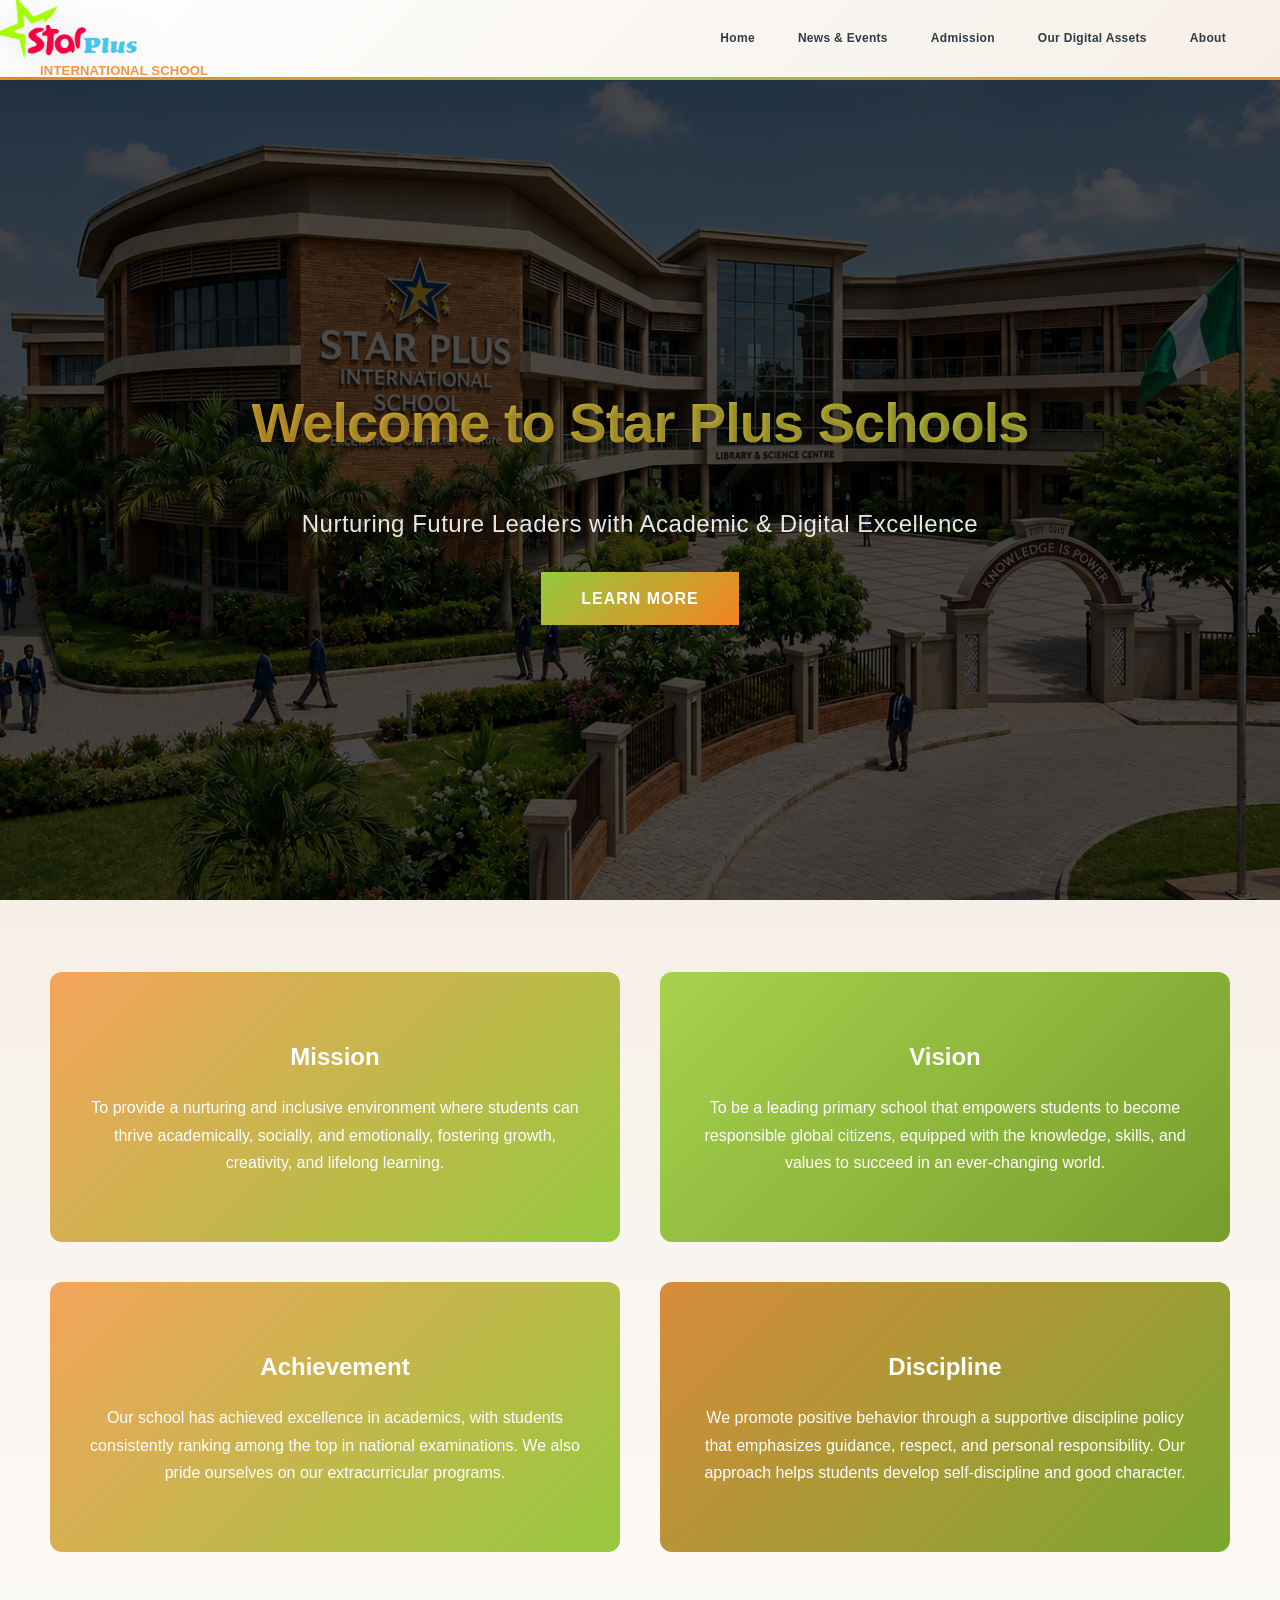
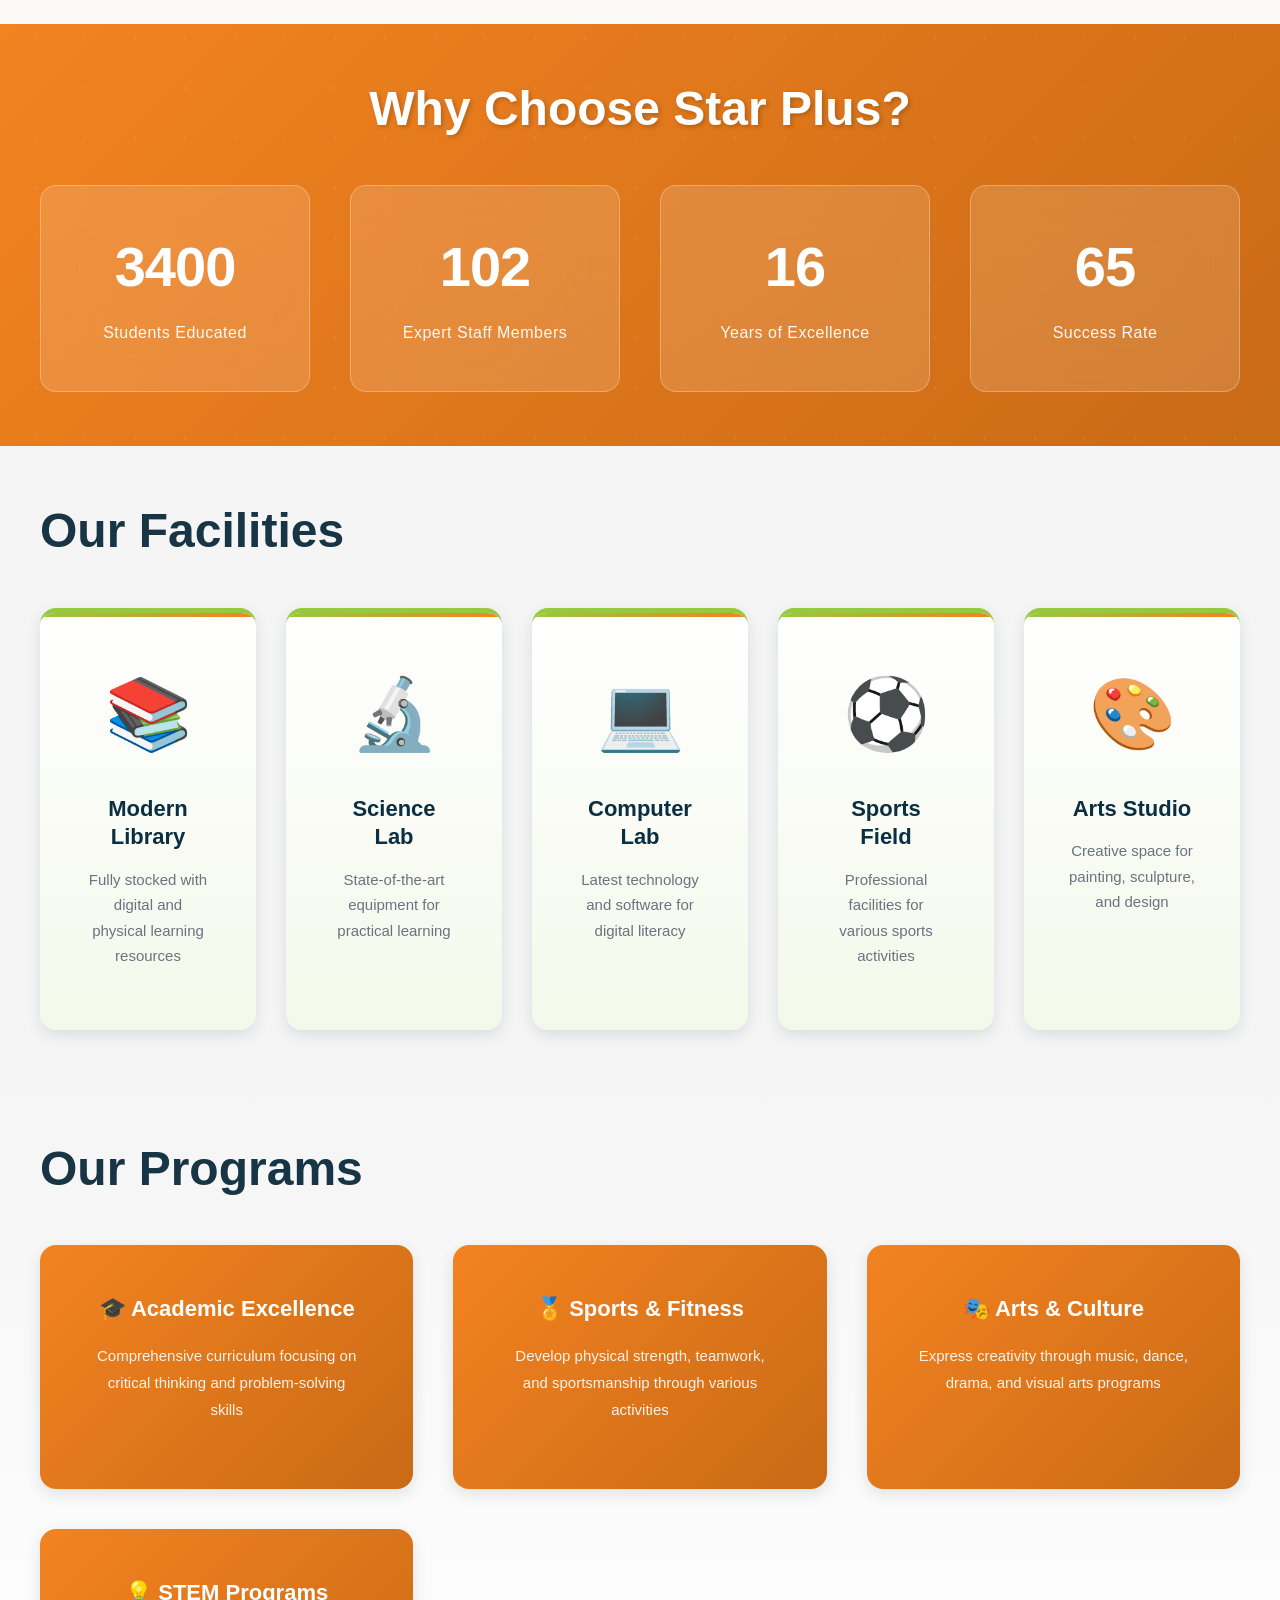
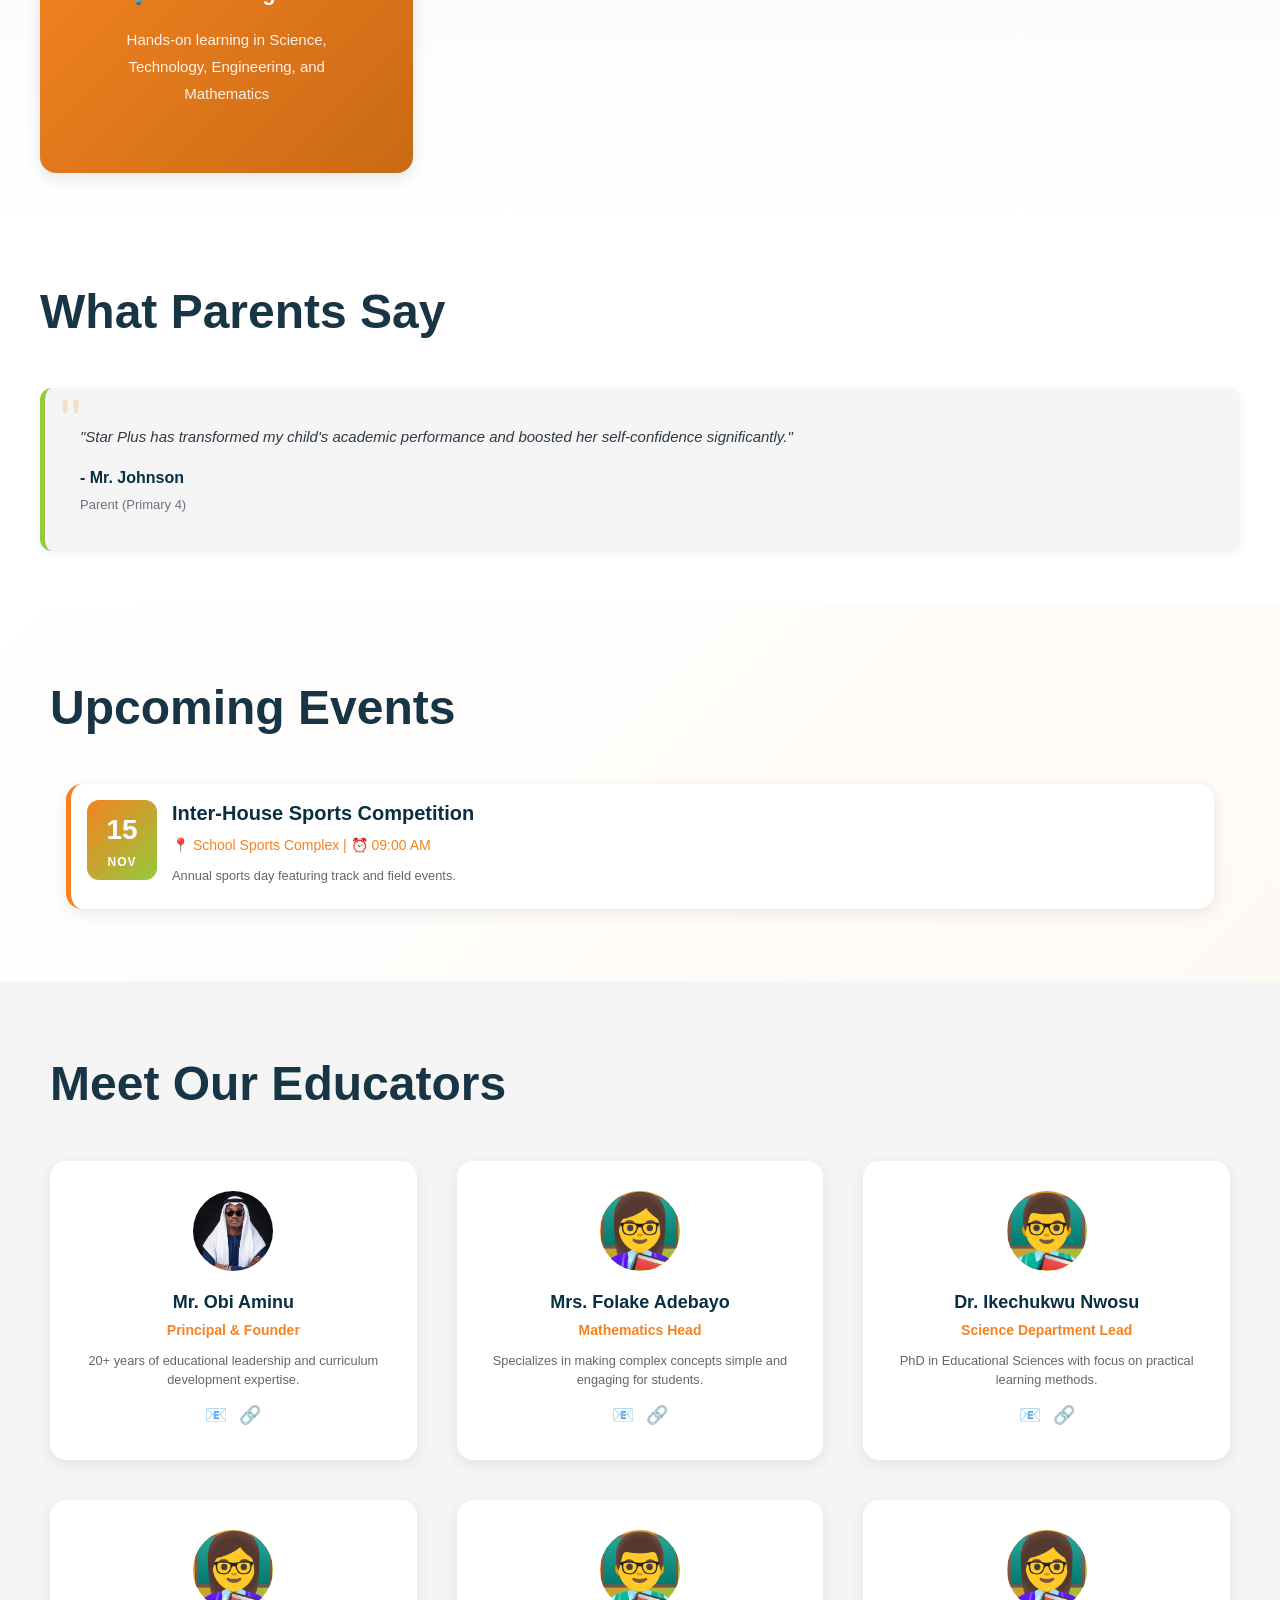
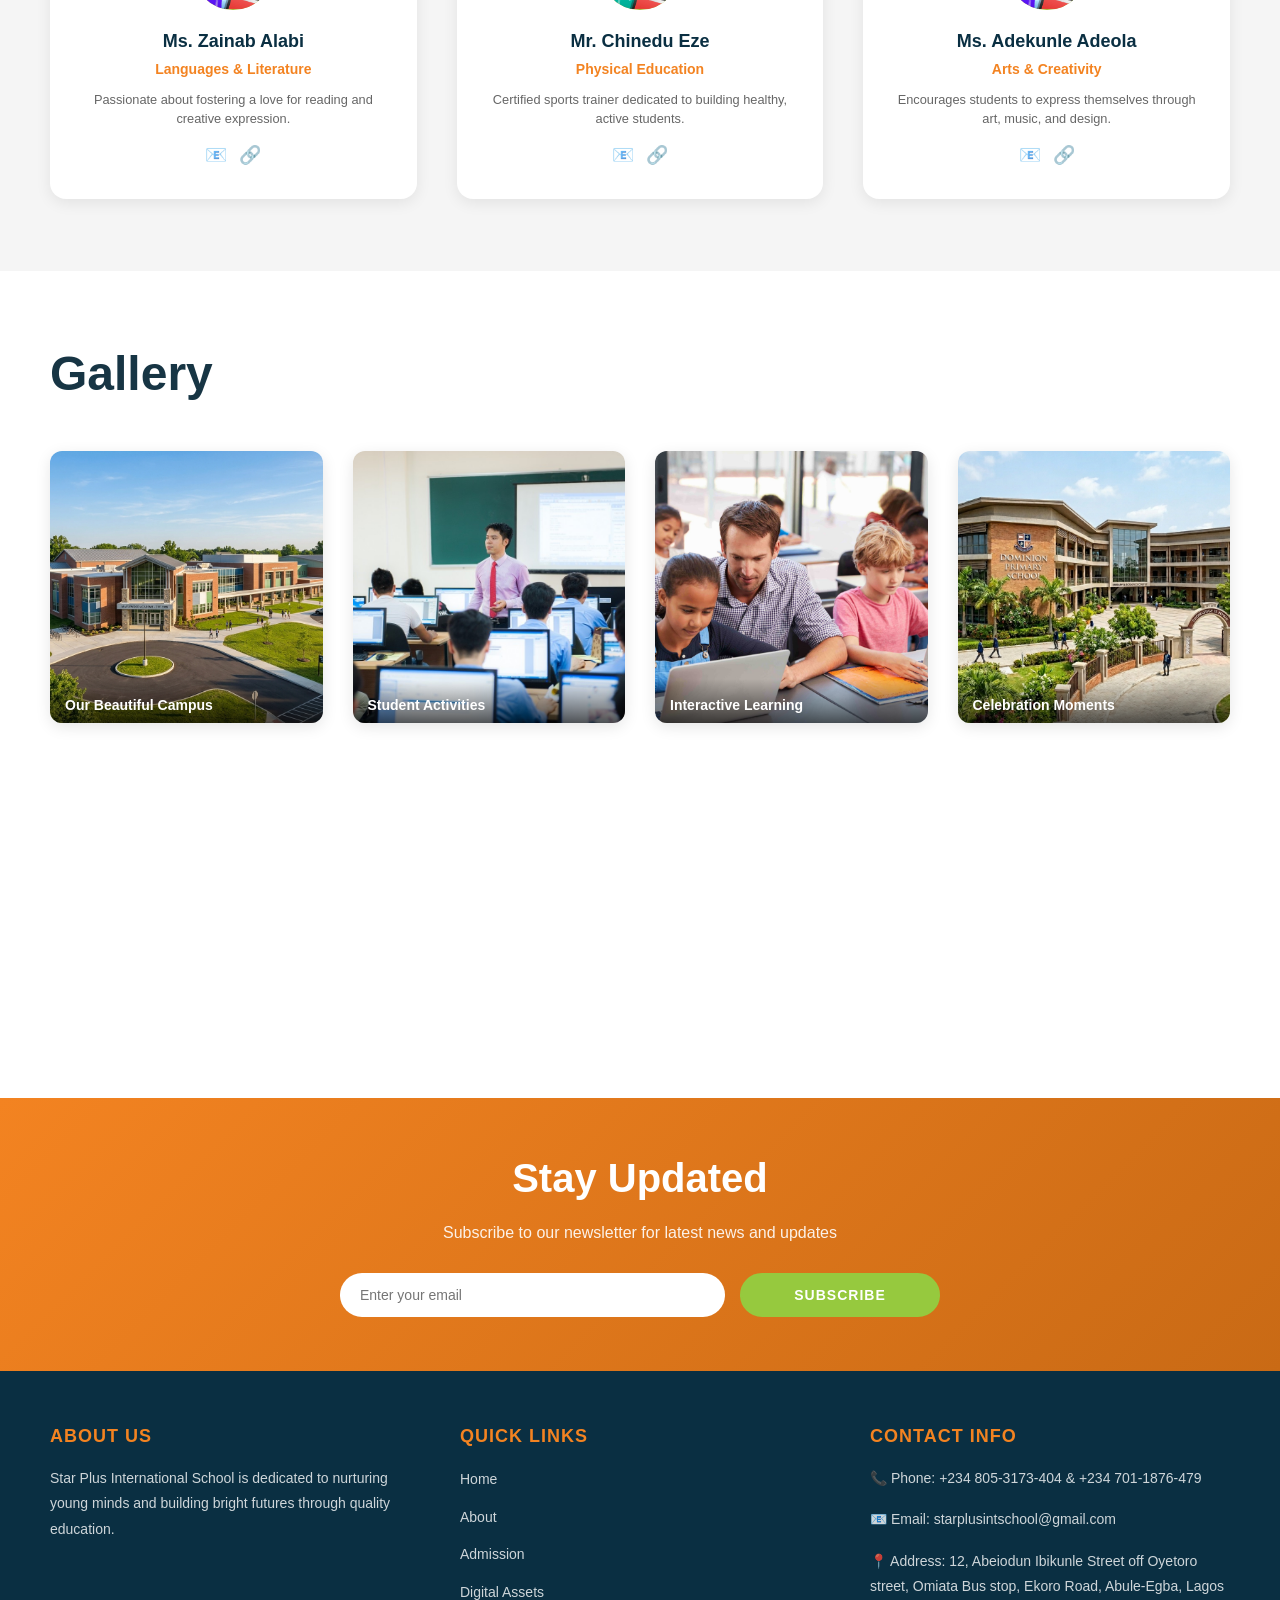
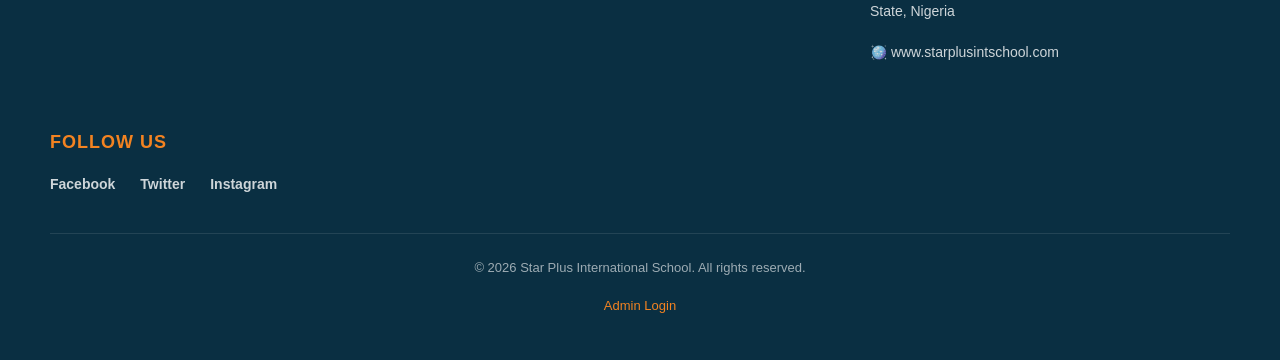
==== index.html @ fdec6d55 "Add files via upload" ====
<!doctype html>
<html lang="en">
  <head>
    <meta charset="UTF-8" />
    <meta name="viewport" content="width=device-width, initial-scale=1.0" />
    <title>Star Plus International School</title>
    <link rel="icon" class="logo1" href="Star Plus Logo2 modified.png" />
    <link rel="stylesheet" href="Welcom Page.css" />
    <link rel="stylesheet" href="Home.css" />
  </head>
  <body>
    <div class="wholebody">
      <div class="headtab">
        <div class="name">
          <div class="sch">
            <img
              src="Star Plus Logo2 modified.png"
              alt=""
              class="Stp"
              data-image-key="images.logo"
            />
            <b class="Scho int">INTERNATIONAL SCHOOL</b>
          </div>
        </div>
        <div class="hamburger" id="hamburger">
          <span></span>
          <span></span>
          <span></span>
        </div>
        <div class="Tabs" id="navTabs">
          <a href="index.html" class="active">Home</a>
          <a href="News.html">News & Events</a>
          <a href="Admission.html">Admission</a>
          <a href="Digital Assets.html">Our Digital Assets</a>
          <a href="About.html">About</a>
        </div>
      </div>

      <!-- Hero Section -->
      <div id="hero" class="bodypage">
        <div class="welcome hero-content">
          <h1 class="Weld" data-content-key="home.heroTitle">
            Welcome to Star Plus International School
          </h1>
          <p class="description" data-content-key="home.heroText">
            At Star Plus International School, we are committed to providing a
            nurturing and inclusive environment where students can thrive
            academically, socially, and emotionally. Our dedicated faculty and
            staff work tirelessly to create a supportive community that fosters
            growth, creativity, and lifelong learning.
          </p>
          <a
            href="About.html"
            class="cta-button"
            data-content-key="home.heroButton"
            >Learn More</a
          >
        </div>
      </div>

      <!-- Mission / Vision / First Part Section -->
      <div class="firstpart welcome-section">
        <div class="mission">
          <b class="miss" data-content-key="home.missionTitle">Mission</b>
          <p class="mission-text" data-content-key="home.missionText">
            To provide a nurturing and inclusive environment where students can
            thrive academically, socially, and emotionally, fostering growth,
            creativity, and lifelong learning.
          </p>
        </div>
        <div class="vision">
          <b class="vis" data-content-key="home.visionTitle">Vision</b>
          <p class="vision-text" data-content-key="home.visionText">
            To be a leading primary school that empowers students to become
            responsible global citizens, equipped with the knowledge, skills,
            and values to succeed in an ever-changing world.
          </p>
        </div>
        <div class="achievement">
          <b class="ach" data-content-key="home.achievementTitle"
            >Achievement</b
          >
          <p class="achievement-text" data-content-key="home.achievementText">
            Our school has achieved excellence in academics, with students
            consistently ranking among the top in national examinations. We also
            pride ourselves on our extracurricular programs.
          </p>
        </div>
        <div class="discipline">
          <b class="disc" data-content-key="home.disciplineTitle">Discipline</b>
          <p class="discipline-text" data-content-key="home.disciplineText">
            We promote positive behavior through a supportive discipline policy
            that emphasizes guidance, respect, and personal responsibility. Our
            approach helps students develop self-discipline and good character.
          </p>
        </div>
      </div>

      <!-- Statistics Section -->
      <div class="statistics-section">
        <h2 class="section-title why1" data-content-key="home.sectionTitle">
          Why Choose Star Plus?
        </h2>
        <div class="stats-container">
          <div class="stat-card">
            <h3
              class="stat-number stat-number1"
              data-content-key="home.stat1Value"
            >
              5000+
            </h3>
            <p class="stat-label" data-content-key="home.stat1Label">
              Students Educated
            </p>
          </div>
          <div class="stat-card">
            <h3
              class="stat-number stat-number1"
              data-content-key="home.stat2Value"
            >
              150+
            </h3>
            <p class="stat-label" data-content-key="home.stat2Label">
              Expert Staff Members
            </p>
          </div>
          <div class="stat-card">
            <h3
              class="stat-number stat-number1"
              data-content-key="home.stat3Value"
            >
              25
            </h3>
            <p class="stat-label" data-content-key="home.stat3Label">
              Years of Excellence
            </p>
          </div>
          <div class="stat-card">
            <h3
              class="stat-number stat-number1"
              data-content-key="home.stat4Value"
            >
              97%
            </h3>
            <p class="stat-label" data-content-key="home.stat4Label">
              Success Rate
            </p>
          </div>
        </div>
      </div>

      <!-- Facilities Section -->
      <div class="facilities-section">
        <h2 class="section-title" data-content-key="home.facilitiesHeading">
          Our Facilities
        </h2>
        <div class="facilities-grid">
          <div class="facility-card">
            <div class="facility-icon">📚</div>
            <h3>Modern Library</h3>
            <p>Fully stocked with digital and physical learning resources</p>
          </div>
          <div class="facility-card">
            <div class="facility-icon">🔬</div>
            <h3>Science Lab</h3>
            <p>State-of-the-art equipment for practical learning</p>
          </div>
          <div class="facility-card">
            <div class="facility-icon">💻</div>
            <h3>Computer Lab</h3>
            <p>Latest technology and software for digital literacy</p>
          </div>
          <div class="facility-card">
            <div class="facility-icon">⚽</div>
            <h3>Sports Field</h3>
            <p>Professional facilities for various sports activities</p>
          </div>
          <div class="facility-card">
            <div class="facility-icon">🎨</div>
            <h3>Arts Studio</h3>
            <p>Creative space for painting, sculpture, and design</p>
          </div>
        </div>
      </div>

      <!-- Programs Section -->
      <div class="programs-section">
        <h2 class="section-title" data-content-key="home.programsHeading">
          Our Programs
        </h2>
        <div class="programs-grid">
          <div class="program-card">
            <h3>🎓 Academic Excellence</h3>
            <p>
              Comprehensive curriculum focusing on critical thinking and
              problem-solving skills
            </p>
          </div>
          <div class="program-card">
            <h3>🏅 Sports & Fitness</h3>
            <p>
              Develop physical strength, teamwork, and sportsmanship through
              various activities
            </p>
          </div>
          <div class="program-card">
            <h3>🎭 Arts & Culture</h3>
            <p>
              Express creativity through music, dance, drama, and visual arts
              programs
            </p>
          </div>
          <div class="program-card">
            <h3>💡 STEM Programs</h3>
            <p>
              Hands-on learning in Science, Technology, Engineering, and
              Mathematics
            </p>
          </div>
        </div>
      </div>

      <!-- Testimonials Section -->
      <div class="testimonials-section">
        <h2 class="section-title" data-content-key="home.testimonialsHeading">
          What Parents Say
        </h2>
        <div class="testimonials-container">
          <div class="testimonial-card">
            <p class="testimonial-text">
              "Star Plus International School has transformed my child's
              academic journey. The dedication of the teachers is exceptional!"
            </p>
            <h4 class="testimonial-author">- Mrs. Adeyemi</h4>
            <p class="testimonial-role">Parent, Grade 4</p>
          </div>
          <div class="testimonial-card">
            <p class="testimonial-text">
              "My son loves going to school every day. The environment is safe,
              nurturing, and truly educational."
            </p>
            <h4 class="testimonial-author">- Mr. Okonkwo</h4>
            <p class="testimonial-role">Parent, Grade 5</p>
          </div>
          <div class="testimonial-card">
            <p class="testimonial-text">
              "The facilities and teaching quality are world-class. Highly
              recommended for any parent!"
            </p>
            <h4 class="testimonial-author">- Dr. Chioma</h4>
            <p class="testimonial-role">Parent, Grade 6</p>
          </div>
          <div class="testimonial-card">
            <p class="testimonial-text">
              "Best decision we made for our daughter's education. She's
              thriving academically and socially."
            </p>
            <h4 class="testimonial-author">- Mrs. Ibrahim</h4>
            <p class="testimonial-role">Parent, Grade 3</p>
          </div>
        </div>
      </div>

      <!-- Events Section -->
      <div class="events-section" id="events">
        <h2 class="section-title" data-content-key="home.upcomingEventsHeading">
          Upcoming Events
        </h2>
        <div class="events-container events-list-container">
          <div class="event-card">
            <div class="event-date">
              <span class="date-day">15</span>
              <span class="date-month">APR</span>
            </div>
            <div class="event-details">
              <h3>Annual Sports Day</h3>
              <p class="event-time">🕒 9:00 AM - 4:00 PM</p>
              <p class="event-desc">
                Experience thrilling athletic competitions and team spirit
                celebrations.
              </p>
              <a href="#" class="event-btn">Learn More</a>
            </div>
          </div>
          <div class="event-card">
            <div class="event-date">
              <span class="date-day">22</span>
              <span class="date-month">APR</span>
            </div>
            <div class="event-details">
              <h3>Science Fair 2024</h3>
              <p class="event-time">🕒 10:00 AM - 3:00 PM</p>
              <p class="event-desc">
                Students showcase innovative science projects and experiments.
              </p>
              <a href="#" class="event-btn">Learn More</a>
            </div>
          </div>
          <div class="event-card">
            <div class="event-date">
              <span class="date-day">29</span>
              <span class="date-month">APR</span>
            </div>
            <div class="event-details">
              <h3>Cultural Festival</h3>
              <p class="event-time">🕒 11:00 AM - 5:00 PM</p>
              <p class="event-desc">
                Celebrate diverse cultures through performances and traditional
                displays.
              </p>
              <a href="#" class="event-btn">Learn More</a>
            </div>
          </div>
          <div class="event-card">
            <div class="event-date">
              <span class="date-day">06</span>
              <span class="date-month">MAY</span>
            </div>
            <div class="event-details">
              <h3>Parent-Teacher Conference</h3>
              <p class="event-time">🕒 2:00 PM - 6:00 PM</p>
              <p class="event-desc">
                Interactive session to discuss student progress and development
                plans.
              </p>
              <a href="#" class="event-btn">Learn More</a>
            </div>
          </div>
        </div>
      </div>

      <!-- Teachers & Staff Section -->
      <div class="teachers-section" id="teachers">
        <h2 class="section-title" data-content-key="home.meetEducatorsHeading">
          Meet Our Educators
          <div class="teachers-container" id="educators-container">
        </h2>
        <div class="teachers-container" id="educators-container">
          <div class="teacher-card">
            <div class="teacher-image">
              <img
                src="Italian.jpg"
                alt=""
                class="Ita"
                data-image-key="images.principal"
              />
            </div>
            <h3 class="teacher-name">Mr. Obi Aminu</h3>
            <p class="teacher-subject">Principal & Founder</p>
            <p class="teacher-bio">
              20+ years of educational leadership and curriculum development
              expertise.
            </p>
            <div class="teacher-social">
              <a href="#">📧</a>
              <a href="#">🔗</a>
            </div>
          </div>
          <div class="teacher-card">
            <div class="teacher-image">👩‍🏫</div>
            <h3 class="teacher-name">Mrs. Folake Adebayo</h3>
            <p class="teacher-subject">Mathematics Head</p>
            <p class="teacher-bio">
              Specializes in making complex concepts simple and engaging for
              students.
            </p>
            <div class="teacher-social">
              <a href="#">📧</a>
              <a href="#">🔗</a>
            </div>
          </div>
          <div class="teacher-card">
            <div class="teacher-image">👨‍🏫</div>
            <h3 class="teacher-name">Dr. Ikechukwu Nwosu</h3>
            <p class="teacher-subject">Science Department Lead</p>
            <p class="teacher-bio">
              PhD in Educational Sciences with focus on practical learning
              methods.
            </p>
            <div class="teacher-social">
              <a href="#">📧</a>
              <a href="#">🔗</a>
            </div>
          </div>
          <div class="teacher-card">
            <div class="teacher-image">👩‍🏫</div>
            <h3 class="teacher-name">Ms. Zainab Alabi</h3>
            <p class="teacher-subject">Languages & Literature</p>
            <p class="teacher-bio">
              Passionate about fostering a love for reading and creative
              expression.
            </p>
            <div class="teacher-social">
              <a href="#">📧</a>
              <a href="#">🔗</a>
            </div>
          </div>
          <div class="teacher-card">
            <div class="teacher-image">👨‍🏫</div>
            <h3 class="teacher-name">Mr. Chinedu Eze</h3>
            <p class="teacher-subject">Physical Education</p>
            <p class="teacher-bio">
              Certified sports trainer dedicated to building healthy, active
              students.
            </p>
            <div class="teacher-social">
              <a href="#">📧</a>
              <a href="#">🔗</a>
            </div>
          </div>
          <div class="teacher-card">
            <div class="teacher-image">👩‍🏫</div>
            <h3 class="teacher-name">Ms. Adekunle Adeola</h3>
            <p class="teacher-subject">Arts & Creativity</p>
            <p class="teacher-bio">
              Encourages students to express themselves through art, music, and
              design.
            </p>
            <div class="teacher-social">
              <a href="#">📧</a>
              <a href="#">🔗</a>
            </div>
          </div>
        </div>
      </div>

      <!-- Gallery Section -->
      <div class="gallery-section">
        <h2 class="section-title">Gallery</h2>
        <div class="gallery-container">
          <div class="gallery-item">
            <img
              src="School Structure.png"
              alt="School Campus"
              data-image-key="images.galleryCampus"
            />
            <p class="gallery-texts">Our Beautiful Campus</p>
          </div>
          <div class="gallery-item">
            <img
              src="pjt3.jpg"
              alt="Student Activities"
              data-image-key="images.galleryActivities"
            />
            <p class="gallery-texts">Student Activities</p>
          </div>
          <div class="gallery-item">
            <img
              src="pjt4.jpg"
              alt="Classroom Learning"
              data-image-key="images.galleryClassroom"
            />
            <p class="gallery-texts">Interactive Learning</p>
          </div>
          <div class="gallery-item">
            <img
              src="pjt5.png"
              alt="Graduation"
              data-image-key="images.galleryGraduation"
            />
            <p class="gallery-texts">Celebration Moments</p>
          </div>
          <div class="gallery-item">
            <img
              src="AI Powered Translator.png"
              alt="Technology"
              data-image-key="images.galleryTechnology"
            />
            <p class="gallery-texts">Modern Technology</p>
          </div>
          <div class="gallery-item">
            <img
              src="Secure.png"
              alt="Safety"
              data-image-key="images.gallerySafety"
            />
            <p class="gallery-texts">Safe Environment</p>
          </div>
        </div>
      </div>

      <!-- Newsletter Section -->
      <div class="newsletter-section">
        <h2>Stay Updated</h2>
        <p>Subscribe to our newsletter for latest news and updates</p>
        <form class="newsletter-form">
          <input type="email" placeholder="Enter your email" required />
          <button class="Subscribe" type="submit">Subscribe</button>
        </form>
      </div>

      <!-- Footer -->
      <footer class="footer">
        <div class="footer-content">
          <div class="footer-section">
            <h4>About Us</h4>
            <p>
              Star Plus International School is dedicated to nurturing young
              minds and building bright futures through quality education.
            </p>
          </div>
          <div class="footer-section">
            <h4>Quick Links</h4>
            <ul>
              <li><a href="index.html">Home</a></li>
              <li><a href="About.html">About</a></li>
              <li><a href="Admission.html">Admission</a></li>
              <li><a href="Digital Assets.html">Digital Assets</a></li>
            </ul>
          </div>
          <div class="footer-section">
            <h4>Contact Info</h4>
            <p>📞 Phone: +234 805-3173-404 & +234 701-1876-479</p>
            <p>📧 Email: starplusintschool@gmail.com</p>
            <p>
              📍 Address: 12, Abeiodun Ibikunle Street off Oyetoro street,
              Omiata Bus stop, Ekoro Road, Abule-Egba, Lagos State, Nigeria
            </p>
            <p>🪩 www.starplusintschool.com</p>
          </div>
          <div class="footer-section">
            <h4>Follow Us</h4>
            <div class="social-links">
              <a href="#">Facebook</a>
              <a href="#">Twitter</a>
              <a href="#">Instagram</a>
            </div>
          </div>
        </div>
        <div class="footer-bottom">
          <p>
            &copy; 2026 Star Plus International School. All rights reserved.
          </p>
          <p style="margin-top: 6px">
            <a href="login.html" id="adminLoginTrigger" class="admin-login-link"
              >Admin Login</a
            >
            <a
              href="#"
              id="adminLogoutBtn"
              class="admin-login-link"
              data-admin-only
              style="display: none"
              >Logout</a
            >
          </p>
        </div>
      </footer>

      

      <!-- Back to Top Button -->
      <a href="#hero"><button class="back-to-top" id="backToTop">↑</button></a>
    </div>

    <!-- Correct Sequential Script Loading -->
    <script src="content-store.js"></script>
    <script src="content-manager.js"></script>
    <script src="Home.js"></script>
  </body>
</html>
---- Home.css ----
/* ============================================
   PROFESSIONAL RESPONSIVE DESIGN SYSTEM v1.0
   Production-Ready CSS for Dominion Primary School
   ============================================ */

/* CSS Reset & Base Styles */
* {
  margin: 0;
  padding: 0;
  box-sizing: border-box;
}

html {
  scroll-behavior: smooth;
  font-size: 16px;
  scrollbar-width: none; /* Firefox */
  -ms-overflow-style: none; /* IE and Edge */
}

html::-webkit-scrollbar {
  display: none; /* Chrome, Safari and Opera */
}

body {
  font-family: "Segoe UI", Tahoma, Geneva, Verdana, sans-serif;
  line-height: 1.6;
  color: var(--text-dark);
  background: linear-gradient(180deg, var(--surface) 0%, #f8f5ef 100%);
}

/* Color Palette */
:root {
  --primary: #f38321;
  --primary-dark: #c96a15;
  --secondary: #96c93e;
  --secondary-dark: #769d2d;
  --accent: #f38321;
  --dark-blue: #0a2f42;
  --ink: #173544;
  --muted: #64707b;
  --surface: #fcfaf7;
  --surface-alt: #f5efe7;
  --surface-soft: #f4f8ea;
  --light-gray: #f5f5f5;
  --white: #ffffff;
  --text-dark: #2f3a44;
  --text-light: #6b7280;
  --border-light: #e8e1d8;
  --shadow-sm: 0 2px 8px rgba(23, 53, 68, 0.08);
  --shadow-md: 0 5px 15px rgba(23, 53, 68, 0.12);
  --shadow-lg: 0 10px 30px rgba(23, 53, 68, 0.16);
  --transition: all 0.3s cubic-bezier(0.4, 0, 0.2, 1);
}

/* ============================================
   TYPOGRAPHY & GENERAL STYLES
   ============================================ */
h1,
h2,
h3,
h4,
h5,
h6 {
  font-weight: 600;
  line-height: 1.3;
  margin-bottom: 1rem;
}

p {
  margin-bottom: 1rem;
  line-height: 1.7;
}

a {
  color: var(--primary);
  text-decoration: none;
  transition: var(--transition);
}

a:hover {
  color: var(--primary-dark);
}

/* ============================================
   CONTAINER & LAYOUT
   ============================================ */

.wholebody {
  width: 100%;
  margin: 0;
  padding: 0;
  overflow-x: hidden;
  background: var(--white);
}

.container {
  width: 100%;
  max-width: 1400px;
  margin: 0 auto;
  padding: 0 20px;
}

/* ============================================
   HEADER & NAVIGATION
   ============================================ */
.headtab {
  height: clamp(50px, 20vh, 80px);
  width: 100%;
  display: flex;
  align-items: center;
  justify-content: space-between;
  padding: clamp(8px, 1.5vh, 14px) clamp(15px, 4vw, 40px);
  background: linear-gradient(135deg, var(--white) 0%, var(--surface-alt) 100%);
  box-shadow: 0 8px 28px rgba(23, 53, 68, 0.09);
  position: fixed;
  top: 0;
  z-index: 100;
  transition: var(--transition);
  border-bottom: 3px solid transparent;
  border-image: linear-gradient(
      90deg,
      var(--primary),
      var(--secondary),
      var(--primary)
    )
    1;
  backdrop-filter: blur(10px);
  -webkit-backdrop-filter: blur(10px);
}

.headtab:hover {
  box-shadow: 0 12px 36px rgba(243, 131, 33, 0.12);
}

.name {
  left: 10px;
  display: flex;
  align-items: center;
  gap: clamp(10px, 2.2vw, 18px);
  flex-shrink: 0;
  cursor: pointer;
  transition: var(--transition);
  transform: scaleX(1);
  color: #f38321;
}

/* .name:hover {
  transform: translateY(-2px);
} */

.name img {
  height: clamp(38px, 6vh, 60px);
  width: auto;
  object-fit: contain;
  filter: drop-shadow(0 2px 8px rgba(10, 47, 66, 0.15));
  transition: var(--transition);
}

.name img:hover {
  filter: drop-shadow(0 4px 12px rgba(243, 131, 33, 0.25));
}

.sch {
  display: flex;
  flex-direction: column;
  gap: 2px;
  justify-content: center;
  margin-left: -100px;
  margin-top: 10px;
}

.Stp {
  transform: scale(2.5);
  /* margin-top: -18px; */
}

.sch b {
  font-size: clamp(8px, 1.5vw, 13px);
  color: var(--ink);
  font-weight: 800;
  letter-spacing: 0.2px;
  margin-bottom: 1px;
}

.Scho {
  font-size: clamp(8px, 1vw, 10px);
  color: #f38321 !important;
  font-weight: 700;
  letter-spacing: 1.2px;
  text-transform: uppercase;
  opacity: 0.85;
  transition: var(--transition);
  margin-left: 100px;
  -webkit-text-fill-color: #f38321 !important;
  background: none !important;
  -webkit-background-clip: initial !important;
  background-clip: initial !important;
  /* line-height: 1.1; */
}

.int {
  color: #f38321;
}
.sch:hover .Scho {
  opacity: 1;
  color: #f38321 !important;
  -webkit-text-fill-color: #f38321 !important;
}

.Tabs {
  left: 5px;
  display: flex;
  gap: 1px;
  flex-wrap: nowrap;
  justify-content: flex-end;
  align-items: center;
  list-style: none;
  overflow-x: auto;
  scroll-behavior: smooth;
  -webkit-overflow-scrolling: touch;
}

.Tabs a {
  font-size: clamp(10px, 1.2vw, 12px);
  font-weight: 600;
  color: var(--text-dark);
  padding: clamp(6px, 1.2vh, 9px) clamp(10px, 1.8vw, 16px);
  border-radius: 6px;
  transition: var(--transition);
  white-space: nowrap;
  position: relative;
  overflow: hidden;
  text-decoration: none;
  letter-spacing: 0.3px;
  display: inline-flex;
  align-items: center;
  justify-content: center;
  min-height: 36px;
}

.Tabs a::before {
  content: "";
  position: absolute;
  left: 0;
  bottom: 0;
  width: 0;
  height: 3px;
  background: linear-gradient(90deg, var(--primary), var(--secondary));
  transition: width 0.3s cubic-bezier(0.4, 0, 0.2, 1);
  border-radius: 2px;
}

.Tabs a:hover {
  color: var(--ink);
  background: linear-gradient(
    135deg,
    rgba(243, 131, 33, 0.08),
    rgba(150, 201, 62, 0.06)
  );
  transform: translateY(-3px);
  box-shadow: 0 4px 12px rgba(23, 53, 68, 0.08);
}

.Tabs a:hover::before {
  width: 100%;
}

.Tabs a:active {
  transform: translateY(0);
}

/* Active state for current page */
.Tabs a.active {
  color: var(--ink);
  background: linear-gradient(
    135deg,
    rgba(243, 131, 33, 0.1),
    rgba(150, 201, 62, 0.07)
  );
  font-weight: 700;
  box-shadow: 0 4px 12px rgba(23, 53, 68, 0.08);
}

.Tabs a.active::before {
  width: 100%;
  height: 4px;
  background: linear-gradient(90deg, var(--secondary), var(--primary));
}

/* ============================================
   HERO SECTION (BODYPAGE)
   ============================================ */
.bodypage {
  height: 100vh;
  background:
    linear-gradient(rgba(0, 0, 0, 0.7), rgba(0, 0, 0, 0.7)),
    url("./Star\ Plus\ Image\ 1.png");
  background-attachment: fixed;
  background-size: cover;
  background-position: center;
  display: flex;
  flex-direction: column;
  justify-content: center;
  align-items: center;
  padding: clamp(20px, 5vh, 40px);
  min-height: 100vh;
  position: relative;
  overflow: hidden;
}

.bodypage::before {
  content: "";
  position: absolute;
  top: 0;
  left: 0;
  right: 0;
  bottom: 0;
  background: radial-gradient(
    blur(50px) at center,
    transparent 0%,
    rgba(0, 0, 0, 0.4) 100%
  );
  pointer-events: none;
}

.welcome {
  text-align: center;
  max-width: 900px;
  display: flex;
  flex-direction: column;
  align-items: center;
  justify-content: center;
  gap: clamp(15px, 3vh, 30px);
  margin-top: 7em;
  z-index: 2;
  animation: fadeInUp 0.8s ease-out;
}

@keyframes fadeInUp {
  from {
    opacity: 0;
    transform: translateY(30px);
  }
  to {
    opacity: 1;
    transform: translateY(0);
  }
}

.Weld {
  color: var(--white);
  text-align: center;
  font-size: clamp(2rem, 6vw, 4.5rem);
  background: linear-gradient(30deg, #f38321, #96c93e, #f38321, #96c93e);
  background-size: 800% 800%;
  -webkit-background-clip: text;
  -webkit-text-fill-color: transparent;
  background-clip: text;
  animation: glowGradient 30s ease infinite;
  margin: 0;
  font-weight: 700;
  letter-spacing: -1px;
}

.description {
  color: rgba(255, 255, 255, 0.95);
  text-align: center;
  font-size: clamp(14px, 1.8vw, 18px);
  width: 100%;
  max-width: 850px;
  margin: 0 auto;
  line-height: 1.8;
  font-weight: 300;
  letter-spacing: 0.5px;
}

.cta-button {
  padding: clamp(10px, 2vw, 14px) clamp(25px, 4vw, 40px);
  font-size: clamp(13px, 1.5vw, 16px);
  color: var(--white);
  background: linear-gradient(135deg, var(--secondary) 0%, var(--primary) 100%);
  border: none;
  /* border-radius: 50px; */
  cursor: pointer;
  display: inline-flex;
  justify-content: center;
  align-items: center;
  text-align: center;
  font-weight: 600;
  /* transition: var(--transition); */
  text-decoration: none;
  /* box-shadow: 0 4px 15px rgba(243, 131, 33, 0.3); */
  text-transform: uppercase;
  letter-spacing: 1px;
}

.cta-button:hover {
  transform: translateY(-3px);
  color: #f1f1f1;
  /* box-shadow: 0 8px 25px rgba(243, 131, 33, 0.45); */
}

.cta-button:active {
  transform: translateY(-1px);
}

@keyframes glowGradient {
  0%,
  100% {
    background-position: 0% 50%;
  }
  50% {
    background-position: 100% 50%;
  }
}

/* ============================================
   MISSION/VISION/ACHIEVEMENT/DISCIPLINE
   ============================================ */
.firstpart {
  display: grid;
  grid-template-columns: repeat(2, 1fr);
  gap: clamp(20px, 4vw, 40px);
  padding: clamp(40px, 8vh, 80px) clamp(20px, 5vw, 50px);
  background: linear-gradient(
    180deg,
    var(--surface-alt) 0%,
    var(--surface) 100%
  );
  max-width: 1400px;
  margin: 0 auto;
  justify-items: center;
  align-items: center;
}

.mission,
.vision,
.achievement,
.discipline {
  display: flex;
  flex-direction: column;
  justify-content: center;
  align-items: center;
  padding: clamp(25px, 4vw, 40px);
  border-radius: 12px;
  text-align: center;
  color: var(--white);
  min-height: clamp(200px, 30vh, 280px);
  transition: var(--transition);
  cursor: pointer;
  position: relative;
  overflow: hidden;
}

.mission::before,
.vision::before,
.achievement::before,
.discipline::before {
  content: "";
  position: absolute;
  top: -50%;
  right: -50%;
  width: 100%;
  height: 100%;
  /* background: radial-gradient(
    circle,
    rgba(255, 255, 255, 0.1) 0%,
    transparent 70%
  ); */
  transition: var(--transition);
  pointer-events: none;
}

.mission:hover::before,
.vision:hover::before,
.achievement:hover::before,
.discipline:hover::before {
  top: -25%;
  right: -25%;
}

.mission {
  background: linear-gradient(135deg, #f4a45b 0%, #96c93e 100%);
}

.mission:hover {
  transform: translateY(-12px);
  /* box-shadow: 0 15px 40px rgba(10, 47, 66, 0.3); */
}

.vision {
  background: linear-gradient(135deg, #a7d24d 0%, #769d2d 100%);
}

.vision:hover {
  transform: translateY(-12px);
  /* box-shadow: 0 15px 40px rgba(243, 131, 33, 0.25); */
}

.achievement {
  background: linear-gradient(135deg, #f4a45b 0%, #96c93e 100%);
}

.achievement:hover {
  transform: translateY(-12px);
  /* box-shadow: 0 15px 40px rgba(243, 131, 33, 0.25); */
}

.discipline {
  background: linear-gradient(135deg, #d78b3a 0%, #7aa82f 100%);
}

.discipline:hover {
  transform: translateY(-12px);
  /* box-shadow: 0 15px 40px rgba(34, 58, 17, 0.3); */
}

.miss,
.vis,
.ach,
.disc {
  color: var(--white);
  font-size: clamp(16px, 2.5vw, 24px);
  font-weight: 700;
  margin-bottom: clamp(10px, 2vh, 20px);
  /* text-decoration: underline; */
  text-decoration-thickness: 20px;
  text-underline-offset: 8px;
  position: relative;
  z-index: 1;
}

.mission-text,
.vision-text,
.achievement-text,
.discipline-text {
  font-size: clamp(12px, 1.8vw, 16px);
  line-height: 1.7;
  margin: 0;
  position: relative;
  z-index: 1;
  font-weight: 500;
}

/* ============================================
   STATISTICS SECTION
   ============================================ */
.statistics-section {
  padding: clamp(50px, 8vh, 100px) clamp(20px, 5vw, 50px);
  background: linear-gradient(
    135deg,
    var(--primary) 0%,
    var(--primary-dark) 100%
  );
  text-align: center;
  position: relative;
  overflow: hidden;
}

.statistics-section::before {
  content: "";
  position: absolute;
  top: -50%;
  left: -50%;
  width: 200%;
  height: 200%;
  background: radial-gradient(
    circle,
    rgba(255, 255, 255, 0.1) 1px,
    transparent 1px
  );
  background-size: 50px 50px;
  animation: float 20s linear infinite;
  pointer-events: none;
}

@keyframes float {
  0% {
    transform: translate(0, 0);
  }
  100% {
    transform: translate(50px, 50px);
  }
}

.section-title {
  font-size: clamp(28px, 6vw, 48px);
  color: var(--ink);
  margin-bottom: clamp(30px, 5vh, 60px);
  font-weight: 700;
  position: relative;
  z-index: 1;
}

.why1 {
  color: var(--white);
  text-shadow: 2px 2px 4px rgba(0, 0, 0, 0.2);
}

.stats-container {
  display: grid;
  grid-template-columns: repeat(
    auto-fit,
    minmax(clamp(150px, 20vw, 200px), 1fr)
  );
  gap: clamp(20px, 4vw, 40px);
  max-width: 1400px;
  margin: 0 auto;
  position: relative;
  z-index: 1;
}

.stat-card {
  background: rgba(255, 255, 255, 0.14);
  backdrop-filter: blur(30px);
  -webkit-backdrop-filter: blur(30px);
  padding: clamp(25px, 4vw, 45px);
  border-radius: 16px;
  border: 1px solid rgba(255, 255, 255, 0.28);
  transition: var(--transition);
  cursor: pointer;
  position: relative;
  overflow: hidden;
}

.stat-card::before {
  content: "";
  position: absolute;
  top: 0;
  left: -100%;
  width: 100%;
  height: 100%;
  background: linear-gradient(
    90deg,
    transparent,
    rgba(255, 255, 255, 0.1),
    transparent
  );
  transition: left 0.5s ease;
}

.stat-card:hover::before {
  left: 100%;
}

.stat-card:hover {
  transform: translateY(-15px);
  background: rgba(255, 255, 255, 0.18);
  box-shadow: 0 20px 50px rgba(0, 0, 0, 0.3);
  border-color: rgba(255, 255, 255, 0.4);
}

.stat-number {
  font-size: clamp(32px, 6vw, 56px);
  color: white !important;
  -webkit-text-fill-color: white !important;
  background: none !important;
  background-clip: initial !important;
  margin-bottom: clamp(8px, 2vh, 15px);
  font-weight: 800;
  letter-spacing: -1px;
}

.stat-label {
  color: rgba(255, 255, 255, 0.95);
  font-size: clamp(13px, 2vw, 16px);
  margin: 0;
  font-weight: 500;
  letter-spacing: 0.5px;
}

/* ============================================
   FACILITIES SECTION
   ============================================ */
.facilities-section {
  padding: clamp(50px, 8vh, 100px) clamp(20px, 5vw, 50px);
  background: var(--light-gray);
}

.facilities-grid {
  display: grid;
  grid-template-columns: repeat(
    auto-fit,
    minmax(clamp(200px, 25vw, 300px), 1fr)
  );
  gap: clamp(25px, 4vw, 40px);
  max-width: 1400px;
  margin: 0 auto;
}

.facility-card {
  background: linear-gradient(
    180deg,
    var(--white) 0%,
    var(--surface-soft) 100%
  );
  padding: clamp(30px, 5vw, 45px);
  border-radius: 16px;
  text-align: center;
  box-shadow: var(--shadow-md);
  transition: var(--transition);
  border-top: 5px solid var(--secondary);
  position: relative;
  overflow: hidden;
}

.facility-card::before {
  content: "";
  position: absolute;
  top: 0;
  left: 0;
  right: 0;
  height: 4px;
  background: linear-gradient(
    90deg,
    var(--secondary),
    var(--primary),
    var(--secondary)
  );
  background-size: 200% 100%;
  animation: slideGradient 3s ease infinite;
}

@keyframes slideGradient {
  0%,
  100% {
    background-position: 0% center;
  }
  50% {
    background-position: 100% center;
  }
}

.facility-card:hover {
  transform: translateY(-20px);
  box-shadow: 0 25px 50px rgba(0, 0, 0, 0.15);
}

.facility-icon {
  font-size: clamp(40px, 8vw, 70px);
  margin-bottom: clamp(15px, 3vh, 25px);
  animation: float 3s ease-in-out infinite;
  display: inline-block;
}

@keyframes float {
  0%,
  100% {
    transform: translateY(0px);
  }
  50% {
    transform: translateY(-15px);
  }
}

.facility-card h3 {
  font-size: clamp(16px, 2.5vw, 22px);
  color: var(--dark-blue);
  margin-bottom: clamp(10px, 2vh, 15px);
  font-weight: 700;
}

.facility-card p {
  color: var(--text-light);
  font-size: clamp(13px, 1.5vw, 15px);
  line-height: 1.7;
}

/* ============================================
   PROGRAMS SECTION
   ============================================ */
.programs-section {
  padding: clamp(50px, 8vh, 100px) clamp(20px, 5vw, 50px);
  background: linear-gradient(180deg, var(--light-gray) 0%, var(--white) 100%);
}

.programs-grid {
  display: grid;
  grid-template-columns: repeat(
    auto-fit,
    minmax(clamp(200px, 25vw, 300px), 1fr)
  );
  gap: clamp(25px, 4vw, 40px);
  max-width: 1400px;
  margin: 0 auto;
}

.program-card {
  background: linear-gradient(
    135deg,
    var(--primary) 0%,
    var(--primary-dark) 100%
  );
  padding: clamp(35px, 5vw, 50px);
  border-radius: 16px;
  color: var(--white);
  text-align: center;
  transition: var(--transition);
  cursor: pointer;
  position: relative;
  overflow: hidden;
  box-shadow: var(--shadow-md);
}

.program-card::before {
  content: "";
  position: absolute;
  top: 0;
  left: -100%;
  width: 100%;
  height: 100%;
  background: rgba(255, 255, 255, 0.1);
  transition: left 0.3s ease;
}

.program-card:hover {
  transform: scale(1.05) translateY(-15px);
  box-shadow: 0 25px 50px rgba(243, 131, 33, 0.25);
}

.program-card:hover::before {
  left: 100%;
}

.program-card h3 {
  font-size: clamp(16px, 2.5vw, 22px);
  margin-bottom: clamp(12px, 2vh, 20px);
  color: white;
  font-weight: 700;
}

.program-card p {
  font-size: clamp(13px, 1.5vw, 15px);
  line-height: 1.8;
  color: rgba(255, 255, 255, 0.9);
}

/* ============================================
   TESTIMONIALS SECTION
   ============================================ */
.testimonials-section {
  padding: clamp(50px, 8vh, 100px) clamp(20px, 5vw, 50px);
  background: var(--white);
}

.testimonials-container {
  display: grid;
  grid-template-columns: repeat(
    auto-fit,
    minmax(clamp(200px, 25vw, 300px), 1fr)
  );
  gap: clamp(25px, 4vw, 40px);
  max-width: 1400px;
  margin: 0 auto;
}

.testimonial-card {
  background: var(--light-gray);
  padding: clamp(25px, 4vw, 35px);
  border-radius: 12px;
  border-left: 5px solid var(--secondary);
  box-shadow: var(--shadow-sm);
  transition: var(--transition);
  position: relative;
}

.testimonial-card::before {
  content: '"';
  position: absolute;
  top: -15px;
  left: 15px;
  font-size: 60px;
  color: var(--primary);
  opacity: 0.2;
}

.testimonial-card:hover {
  transform: translateY(-10px);
  /* box-shadow: 0 15px 35px rgba(243, 131, 33, 0.12); */
}

.testimonial-text {
  font-size: clamp(13px, 1.5vw, 15px);
  color: var(--text-dark);
  font-style: italic;
  margin-bottom: clamp(12px, 2vh, 20px);
  line-height: 1.8;
}

.testimonial-author {
  font-size: clamp(14px, 1.8vw, 16px);
  color: var(--dark-blue);
  margin-bottom: 5px;
  font-weight: 700;
}

.testimonial-role {
  font-size: clamp(12px, 1.3vw, 13px);
  color: var(--text-light);
  margin: 0;
}

/* ============================================
   NEWSLETTER SECTION
   ============================================ */
.newsletter-section {
  padding: clamp(40px, 6vh, 80px) clamp(20px, 5vw, 50px);
  background: linear-gradient(
    135deg,
    var(--primary) 0%,
    var(--primary-dark) 100%
  );
  text-align: center;
  position: relative;
  overflow: hidden;
}

.newsletter-section h2 {
  font-size: clamp(24px, 5vw, 40px);
  color: var(--white);
  margin-bottom: clamp(10px, 2vh, 15px);
  font-weight: 700;
}

.newsletter-section p {
  font-size: clamp(13px, 1.8vw, 16px);
  color: rgba(255, 255, 255, 0.9);
  margin-bottom: clamp(20px, 3vh, 35px);
}

.newsletter-form {
  display: flex;
  gap: clamp(10px, 2vw, 15px);
  max-width: 600px;
  margin: 0 auto;
  flex-wrap: wrap;
  justify-content: center;
}

.newsletter-form input {
  flex: 1;
  min-width: clamp(200px, 40vw, 350px);
  padding: clamp(10px, 1.5vw, 14px) clamp(15px, 2.5vw, 20px);
  border: none;
  border-radius: 50px;
  font-size: clamp(12px, 1.5vw, 14px);
  transition: var(--transition);
}

.newsletter-form input:focus {
  outline: none;
  box-shadow: 0 0 0 3px rgba(255, 255, 255, 0.2);
}

.newsletter-form button {
  padding: 10px;
  width: 200px;
  background: var(--secondary);
  color: var(--white);
  border: 2px solid var(--secondary);
  border-radius: 50px;
  cursor: pointer;
  font-weight: 700;
  transition: var(--transition);
  font-size: clamp(12px, 1.5vw, 14px);
  text-transform: uppercase;
  letter-spacing: 1px;
}

.newsletter-form button:hover {
  background: transparent;
  color: var(--secondary);
  transform: scale(1.05);
}

.newsletter-form button:active {
  transform: scale(0.98);
}

/* ============================================
   FOOTER
   ============================================ */
.footer {
  background: var(--dark-blue);
  color: var(--white);
  padding: clamp(40px, 6vh, 80px) clamp(20px, 5vw, 50px) clamp(20px, 3vh, 30px);
}

.footer-content {
  display: grid;
  grid-template-columns: repeat(
    auto-fit,
    minmax(clamp(200px, 22vw, 280px), 1fr)
  );
  gap: clamp(30px, 5vw, 50px);
  max-width: 1400px;
  margin: 0 auto clamp(25px, 4vh, 40px);
}

.footer-section h4 {
  font-size: clamp(14px, 2vw, 18px);
  margin-bottom: clamp(12px, 2vh, 20px);
  color: var(--accent);
  font-weight: 700;
  text-transform: uppercase;
  letter-spacing: 1px;
}

.footer-section p {
  font-size: clamp(12px, 1.5vw, 14px);
  line-height: 1.8;
  color: rgba(255, 255, 255, 0.8);
}

.footer-section ul {
  list-style: none;
  padding: 0;
  margin: 0;
}

.footer-section ul li {
  margin-bottom: clamp(8px, 1.5vw, 12px);
}

.footer-section ul li a {
  color: rgba(255, 255, 255, 0.8);
  font-size: clamp(12px, 1.5vw, 14px);
  transition: var(--transition);
  display: inline-flex;
  align-items: center;
}

.footer-section ul li a:hover {
  color: var(--accent);
  padding-left: 8px;
}

.social-links {
  display: flex;
  gap: clamp(15px, 3vw, 25px);
  flex-wrap: wrap;
}

.social-links a {
  color: rgba(255, 255, 255, 0.8);
  font-size: clamp(12px, 1.5vw, 14px);
  font-weight: 600;
  border-bottom: 2px solid transparent;
  transition: var(--transition);
  text-transform: capitalize;
}

.social-links a:hover {
  color: var(--accent);
  border-bottom-color: var(--accent);
}

.footer-bottom {
  border-top: 1px solid rgba(255, 255, 255, 0.1);
  padding-top: clamp(15px, 2.5vh, 25px);
  text-align: center;
  font-size: clamp(11px, 1.3vw, 13px);
  color: rgba(255, 255, 255, 0.6);
}

/* ============================================
   BACK TO TOP BUTTON
   ============================================ */
.back-to-top {
  position: fixed;
  bottom: clamp(15px, 3vw, 30px);
  right: clamp(15px, 3vw, 30px);
  background: linear-gradient(135deg, var(--secondary) 0%, var(--primary) 100%);
  color: var(--white);
  border: none;
  width: clamp(40px, 8vw, 50px);
  height: clamp(40px, 8vw, 50px);
  border-radius: 50%;
  cursor: pointer;
  font-size: clamp(18px, 3vw, 24px);
  display: none;
  align-items: center;
  justify-content: center;
  transition: var(--transition);
  box-shadow: 0 5px 20px rgba(0, 0, 0, 0.3);
  z-index: 1000;
  font-weight: bold;
}

.back-to-top:hover {
  transform: translateY(-8px);
  box-shadow: 0 10px 30px rgba(0, 0, 0, 0.4);
}

.back-to-top:active {
  transform: translateY(-4px);
}

.back-to-top.show {
  display: flex;
}

/* MEDIA QUERY - TABLET & SMALL SCREENS */
@media (max-width: 1024px) {
  .headtab {
    padding: clamp(12px, 2vh, 18px) clamp(15px, 4vw, 30px);
  }

  .name {
    gap: clamp(9px, 2vw, 15px);
    transform: scaleX(0.95);
  }

  .name img {
    height: clamp(38px, 5.5vh, 58px);
  }
}

.Scho {
  font-size: clamp(8px, 1vw, 10px);
}

.Tabs {
  gap: clamp(6px, 1.5vw, 15px);
  flex-wrap: nowrap;
}

.Tabs a {
  font-size: clamp(10px, 1.1vw, 12px);
  padding: clamp(5px, 1vw, 8px) clamp(9px, 1.5vw, 14px);
}

.firstpart {
  grid-template-columns: repeat(2, 1fr);
}

.statistics-section,
.facilities-section,
.programs-section,
.testimonials-section,
.newsletter-section {
  padding: clamp(35px, 6vh, 70px) clamp(15px, 4vw, 40px);
}

@media (max-width: 768px) {
  html {
    font-size: 15px;
  }

  .headtab {
    padding: clamp(10px, 1.5vh, 15px) clamp(12px, 3vw, 20px);
    gap: 15px;
  }

  .name {
    gap: clamp(8px, 1.8vw, 12px);
    transform: scaleX(0.92);
  }

  .name img {
    height: clamp(36px, 5vh, 55px);
  }

  .sch b {
    font-size: clamp(13px, 1.7vw, 16px);
  }

  .Scho {
    font-size: clamp(8px, 0.95vw, 9px);
  }

  .Tabs {
    gap: clamp(3px, 0.9vw, 8px);
    width: auto;
    margin-top: 0;
    justify-content: flex-end;
    flex-wrap: nowrap;
    overflow-x: auto;
  }

  .Tabs a {
    font-size: clamp(9px, 1vw, 10px);
    padding: clamp(4px, 0.8vw, 6px) clamp(7px, 1.2vw, 10px);
    flex-shrink: 0;
  }

  .Tabs a::before {
    height: 2px;
  }

  .bodypage {
    padding: clamp(15px, 4vw, 30px);
  }

  .firstpart {
    grid-template-columns: repeat(2, 1fr);
    gap: clamp(15px, 3vw, 25px);
    padding: clamp(30px, 5vh, 60px) clamp(15px, 3vw, 30px);
  }

  .mission,
  .vision,
  .achievement,
  .discipline {
    min-height: clamp(170px, 25vh, 240px);
    padding: clamp(20px, 3vw, 30px);
  }

  .stats-container,
  .facilities-grid,
  .programs-grid,
  .testimonials-container {
    grid-template-columns: repeat(
      auto-fit,
      minmax(clamp(140px, 40vw, 200px), 1fr)
    );
    gap: clamp(15px, 3vw, 25px);
  }

  .stat-card,
  .facility-card,
  .program-card,
  .testimonial-card {
    padding: clamp(18px, 3vw, 25px);
  }

  .newsletter-form {
    flex-direction: column;
    max-width: 100%;
  }

  .newsletter-form input,
  .newsletter-form button {
    width: 100%;
    min-width: unset;
  }

  .footer-content {
    grid-template-columns: repeat(
      auto-fit,
      minmax(clamp(150px, 40vw, 200px), 1fr)
    );
    gap: clamp(20px, 4vw, 30px);
  }

  .back-to-top {
    bottom: clamp(12px, 2.5vw, 20px);
    right: clamp(12px, 2.5vw, 20px);
  }
}

@media (max-width: 600px) {
  html {
    font-size: 14px;
  }

  .headtab {
    height: clamp(50px, 8vh, 75px);
    padding: clamp(10px, 1.5vh, 14px) clamp(10px, 2.5vw, 15px);
    gap: 10px;
  }

  .name {
    gap: clamp(7px, 1.5vw, 10px);
    min-width: fit-content;
    transform: scaleX(0.9);
  }

  .name img {
    height: clamp(36px, 5vh, 52px);
  }

  .sch b {
    font-size: clamp(12px, 1.6vw, 15px);
    letter-spacing: 0.2px;
  }

  .Scho {
    font-size: clamp(8px, 0.9vw, 9px);
    letter-spacing: 0.8px;
  }

  .Tabs {
    gap: clamp(2px, 0.7vw, 6px);
    width: auto;
    margin-top: 0;
    flex-wrap: nowrap;
    overflow-x: auto;
  }

  .Tabs a {
    font-size: clamp(8px, 0.9vw, 9px);
    padding: clamp(3px, 0.6vw, 5px) clamp(6px, 1vw, 9px);
    border-radius: 4px;
    flex-shrink: 0;
  }

  .Tabs a::before {
    height: 2px;
  }

  .welcome {
    gap: clamp(12px, 2.5vh, 20px);
  }

  .firstpart {
    padding: clamp(20px, 4vh, 40px) clamp(12px, 3vw, 20px);
  }

  .mission,
  .vision,
  .achievement,
  .discipline {
    min-height: clamp(150px, 20vh, 200px);
    padding: clamp(15px, 2.5vw, 22px);
  }

  .miss,
  .vis,
  .ach,
  .disc {
    font-size: clamp(14px, 2vw, 18px);
  }

  .statistics-section::before,
  .program-card::before,
  .facility-card::before {
    display: none;
  }

  .facility-icon {
    animation: none;
  }
}

@media (max-width: 480px) {
  html {
    font-size: 13px;
  }

  .headtab {
    height: clamp(48px, 8vh, 70px);
    padding: clamp(8px, 1.2vh, 12px) clamp(8px, 2vw, 12px);
    gap: 8px;
  }

  .name {
    gap: clamp(6px, 1.2vw, 8px);
    transform: scaleX(0.88);
  }

  .name img {
    height: clamp(32px, 4.5vh, 48px);
  }

  .sch b {
    font-size: clamp(11px, 1.4vw, 13px);
  }

  .Scho {
    font-size: clamp(7px, 0.85vw, 8px);
  }

  .Tabs {
    justify-content: flex-end;
    flex-wrap: nowrap;
    gap: clamp(2px, 0.6vw, 5px);
    overflow-x: auto;
    scroll-behavior: smooth;
  }

  .Tabs a {
    font-size: clamp(7px, 0.8vw, 8px);
    padding: clamp(2px, 0.4vh, 4px) clamp(5px, 0.8vw, 7px);
    flex-shrink: 0;
  }

  .firstpart {
    grid-template-columns: 1fr;
  }

  .stats-container,
  .facilities-grid,
  .programs-grid,
  .testimonials-container {
    grid-template-columns: 1fr;
  }

  .section-title {
    font-size: clamp(22px, 5vw, 32px);
  }

  .program-card:hover {
    transform: scale(1.02) translateY(-10px);
  }

  .facility-card:hover {
    transform: translateY(-12px);
  }

  .newsletter-section {
    padding: clamp(30px, 5vh, 50px) clamp(12px, 3vw, 20px);
  }

  .footer-section h4 {
    font-size: clamp(12px, 1.8vw, 15px);
  }

  .back-to-top {
    bottom: 12px;
    right: 12px;
  }
}

/*   HAMBURGER MENU STYLES */
.hamburger {
  display: none;
  flex-direction: column;
  cursor: pointer;
  gap: 3px;
  z-index: 100;
  margin-top: 20px;
}

.hamburger span {
  width: 25px;
  height: 3px;
  background: var(--dark-blue);
  border-radius: 3px;
  transition: all 0.3s ease;
  border-radius: 10px;
}

.hamburger.active span:nth-child(1) {
  transform: rotate(60deg) translate(9px, 9px);
}

.hamburger.active span:nth-child(2) {
  opacity: 0;
}

.hamburger.active span:nth-child(3) {
  transform: rotate(-60deg) translate(-3px, -5px);
}

@media (max-width: 768px) {
  .hamburger {
    display: flex;
  }

  .Tabs {
    position: absolute;
    top: clamp(50px, 8vh, 80px);
    left: 0;
    right: 0;
    background: var(--white);
    display: flex;
    flex-direction: column;
    gap: 0;
    max-height: 0;
    overflow: hidden;
    transition: max-height 0.3s ease;
    box-shadow: 0 4px 12px rgba(0, 0, 0, 0.1);
    border-radius: 0 0 12px 12px;
  }

  .Tabs.active {
    max-height: 500px;
  }

  .Tabs a {
    padding: 12px 20px !important;
    border-bottom: 1px solid var(--light-gray);
  }
}

/* EVENTS SECTION STYLES */

.events-section {
  padding: clamp(40px, 8vh, 80px) clamp(20px, 5vw, 50px);
  background: linear-gradient(
    135deg,
    var(--white) 0%,
    rgba(243, 131, 33, 0.05) 100%
  );
}

.events-container {
  display: grid;
  grid-template-columns: 1fr;
  gap: 20px;
  width: 100%;
  max-width: 1200px;
  margin: 0 auto;
  padding: 0 16px;
  box-sizing: border-box;
}

.event-card {
  display: flex;
  flex-direction: row;
  align-items: flex-start;
  gap: 15px;
  padding: 16px;
  background: var(--white);
  width: 100%;
  box-sizing: border-box;
  overflow: hidden;
  border-radius: 16px;
  transition: all 0.3s ease;
  box-shadow: 0 4px 15px rgba(0, 0, 0, 0.08);
  border-left: 5px solid var(--primary);
}

.event-card:hover {
  transform: translateY(-8px);
  /* box-shadow: 0 10px 30px rgba(243, 131, 33, 0.16); */
}

/* .event-date {
  display: flex;
  flex-direction: column;
  align-items: center;
  justify-content: center;
  min-width: 70px;
  padding: 10px;
  background: linear-gradient(135deg, var(--primary) 0%, var(--secondary) 100%);
  border-radius: 12px;
  color: var(--white);
  font-weight: bold;
} */

.event-details {
  flex: 1;
  min-width: 0;
}

.event-date {
  display: flex;
  flex-direction: column;
  align-items: center;
  justify-content: center;
  /* FIX: Explicitly constrain width and allow shrinking */
  width: 70px !important;
  min-width: 70px !important;
  max-width: 70px !important;
  flex-shrink: 0 !important;
  padding: 8px;
  background: linear-gradient(135deg, var(--primary) 0%, var(--secondary) 100%);
  border-radius: 12px;
  color: var(--white);
  font-weight: bold;
}

.date-day {
  font-size: clamp(20px, 3vw, 28px);
}

.date-month {
  font-size: clamp(10px, 1.2vw, 12px);
  text-transform: uppercase;
  letter-spacing: 1px;
}

.event-details h3 {
  margin: 0 0 8px 0;
  font-size: clamp(16px, 2vw, 20px);
  color: var(--dark-blue);
}

.event-time {
  font-size: clamp(12px, 1.2vw, 14px);
  color: var(--primary);
  margin: 5px 0;
}

.event-desc {
  font-size: clamp(12px, 1vw, 14px);
  color: #666;
  margin: 8px 0;
  line-height: 1.5;
}

.event-btn {
  display: inline-block;
  margin-top: 10px;
  padding: 8px 16px;
  background: var(--primary);
  color: var(--white);
  text-decoration: none;
  border-radius: 8px;
  font-size: clamp(11px, 0.9vw, 12px);
  transition: all 0.3s ease;
}

.event-btn:hover {
  background: var(--secondary);
  transform: translateX(4px);
  color: white;
  background-color: none;
}

@media (min-width: 600px) {
  .events-container {
    grid-template-columns: repeat(auto-fit, minmax(300px, 1fr));
  }
}

@media (max-width: 576px) {
  .event-card {
    flex-direction: column; /* Stack vertically on small screens */
    align-items: stretch;
  }

  .event-date {
    width: 100%;
    max-width: 100%;
    flex-direction: row;
    gap: 8px;
    padding: 8px 12px;
  }

  .date-day,
  .date-month {
    font-size: 14px;
  }
}

/* ============================================
   TEACHERS SECTION STYLES
   ============================================ */
.teachers-section {
  padding: clamp(40px, 8vh, 80px) clamp(20px, 5vw, 50px);
  background: var(--light-gray);
}

.teachers-container {
  display: grid;
  grid-template-columns: repeat(
    auto-fit,
    minmax(clamp(180px, 22vw, 280px), 1fr)
  );
  gap: clamp(20px, 4vw, 40px);
  max-width: 1400px;
  margin: 0 auto;
}

.teacher-card {
  display: flex;
  flex-direction: column;
  align-items: center;
  padding: clamp(20px, 3vw, 30px);
  background: var(--white);
  border-radius: 16px;
  transition: all 0.3s ease;
  box-shadow: 0 4px 15px rgba(0, 0, 0, 0.08);
  text-align: center;
  position: relative;
  overflow: hidden;
}

.teacher-card::before {
  content: "";
  position: absolute;
  top: -50%;
  right: -50%;
  width: 100%;
  height: 100%;
  background: radial-gradient(
    circle,
    rgba(255, 255, 255, 0.2) 0%,
    transparent 70%
  );
  transition: all 0.3s ease;
  pointer-events: none;
}

/* .teacher-card:hover {
  transform: translateY(120px);
  /* box-shadow: 0 12px 30px rgba(243, 131, 33, 0.18); */
} */

.teacher-card:hover::before {
  right: 0;
  top: 0;
}

.teacher-image {
  font-size: clamp(50px, 8vw, 70px);
  margin-bottom: 10px;
  display: flex;
  align-items: center;
  justify-content: center;
  width: 80px;
  height: 80px;
  background: linear-gradient(135deg, var(--primary), var(--secondary));
  border-radius: 50%;
  position: relative;
  z-index: 1;
  overflow: hidden;
}

.Ita {
  display: flex;
  width: 100px;
  margin-top: 20px;
}

.teacher-name {
  font-size: clamp(14px, 1.8vw, 18px);
  color: var(--dark-blue);
  margin: 10px 0 5px;
  font-weight: 700;
}

.teacher-subject {
  color: var(--primary);
  font-size: clamp(12px, 1.2vw, 14px);
  font-weight: 600;
  margin-bottom: 8px;
}

.teacher-bio {
  font-size: clamp(11px, 1vw, 13px);
  color: #666;
  line-height: 1.5;
  margin-bottom: 12px;
}

.teacher-social {
  display: flex;
  gap: 12px;
  justify-content: center;
  position: relative;
  z-index: 1;
}

.teacher-social a {
  font-size: clamp(14px, 2vw, 18px);
  text-decoration: none;
  opacity: 0.7;
  transition: all 0.3s ease;
}

.teacher-social a:hover {
  opacity: 1;
  transform: scale(1.2);
}

/* ============================================
   GALLERY SECTION STYLES
   ============================================ */
.gallery-section {
  padding: clamp(40px, 8vh, 80px) clamp(20px, 5vw, 50px);
  background: var(--white);
}

.gallery-container {
  display: grid;
  grid-template-columns: repeat(
    auto-fit,
    minmax(clamp(150px, 20vw, 250px), 1fr)
  );
  gap: clamp(15px, 3vw, 30px);
  max-width: 1400px;
  margin: 0 auto;
}

.gallery-item {
  position: relative;
  border-radius: 12px;
  overflow: hidden;
  cursor: pointer;
  aspect-ratio: 1 / 1;
  box-shadow: 0 4px 15px rgba(0, 0, 0, 0.1);
  transition: all 0.3s ease;
}

.gallery-item img {
  width: 100%;
  height: 100%;
  object-fit: cover;
  transition: all 0.3s ease;
}

.gallery-item p {
  position: absolute;
  bottom: 10px;
  left: 0;
  right: 0;
  background: linear-gradient(to top, rgba(0, 0, 0, 0.8), transparent);
  color: var(--white);
  padding: clamp(10px, 2vw, 15px);
  margin: 0;
  font-weight: 600;
  font-size: clamp(12px, 1.2vw, 14px);
  transform: translateY(20px);
  transition: all 0.3s ease;
}

.gallery-item:hover {
  transform: scale(1.05);
  box-shadow: 0 10px 30px rgba(243, 131, 33, 0.2);
}

.gallery-item:hover img {
  filter: brightness(0.9);
}

.gallery-item:hover p {
  transform: translateY(10px);
}

/* ============================================
   ABOUT PAGE SPECIFIC STYLES
   ============================================ */
.about-hero {
  background: linear-gradient(135deg, var(--primary) 0%, var(--secondary) 100%);
  color: var(--white);
  padding: clamp(60px, 12vh, 100px) clamp(20px, 5vw, 50px);
  text-align: center;
  min-height: 50vh;
  display: flex;
  align-items: center;
  justify-content: center;
}

.hero-content h1 {
  font-size: clamp(32px, 6vw, 56px);
  margin: 0 0 15px 0;
  font-weight: 800;
  text-shadow: 2px 2px 4px rgba(0, 0, 0, 0.2);
}

.hero-content p {
  font-size: clamp(18px, 2.5vw, 24px);
  margin: 0;
  opacity: 0.95;
  font-weight: 300;
}

.history-section {
  padding: clamp(40px, 8vh, 80px) clamp(20px, 5vw, 50px);
  background: var(--white);
}

.history-container {
  display: grid;
  grid-template-columns: repeat(
    auto-fit,
    minmax(clamp(180px, 20vw, 250px), 1fr)
  );
  gap: clamp(20px, 4vw, 40px);
  max-width: 1400px;
  margin: 0 auto;
}

.history-item {
  background: linear-gradient(135deg, var(--light-gray) 0%, white 100%);
  padding: clamp(20px, 3vw, 30px);
  border-radius: 12px;
  text-align: center;
  border-left: 5px solid var(--primary);
  transition: all 0.3s ease;
  box-shadow: 0 4px 15px rgba(0, 0, 0, 0.08);
}

.history-item:hover {
  transform: translateY(-8px);
  box-shadow: 0 10px 30px rgba(243, 131, 33, 0.16);
}

.history-year {
  font-size: clamp(24px, 4vw, 36px);
  font-weight: 800;
  color: var(--primary);
  margin-bottom: 8px;
}

.history-item h3 {
  font-size: clamp(16px, 2vw, 20px);
  color: var(--dark-blue);
  margin: 8px 0;
}

.history-item p {
  font-size: clamp(12px, 1vw, 14px);
  color: #666;
  line-height: 1.6;
}

.values-section {
  padding: clamp(40px, 8vh, 80px) clamp(20px, 5vw, 50px);
  background: linear-gradient(
    135deg,
    rgba(243, 131, 33, 0.05) 0%,
    rgba(150, 201, 62, 0.05) 100%
  );
}

.values-grid {
  display: grid;
  grid-template-columns: repeat(
    auto-fit,
    minmax(clamp(150px, 18vw, 220px), 1fr)
  );
  gap: clamp(20px, 4vw, 40px);
  max-width: 1400px;
  margin: 0 auto;
}

.value-card {
  background: var(--white);
  padding: clamp(20px, 3vw, 30px);
  border-radius: 12px;
  text-align: center;
  transition: all 0.3s ease;
  box-shadow: 0 4px 15px rgba(0, 0, 0, 0.08);
}

.value-card:hover {
  transform: scale(1.05);
  box-shadow: 0 12px 30px rgba(243, 131, 33, 0.18);
}

.value-icon {
  font-size: clamp(40px, 6vw, 56px);
  margin-bottom: 12px;
  display: block;
}

.value-card h3 {
  font-size: clamp(16px, 2vw, 20px);
  color: var(--dark-blue);
  margin: 8px 0;
}

.value-card p {
  font-size: clamp(12px, 1vw, 14px);
  color: #666;
  line-height: 1.5;
}

.features-section {
  padding: clamp(40px, 8vh, 80px) clamp(20px, 5vw, 50px);
  background: var(--white);
}

.features-grid {
  display: grid;
  grid-template-columns: repeat(
    auto-fit,
    minmax(clamp(200px, 25vw, 350px), 1fr)
  );
  gap: clamp(20px, 4vw, 40px);
  max-width: 1400px;
  margin: 0 auto;
}

.feature-item {
  background: linear-gradient(135deg, var(--light-gray) 0%, white 100%);
  border-radius: 12px;
  overflow: hidden;
  transition: all 0.3s ease;
  box-shadow: 0 4px 15px rgba(0, 0, 0, 0.08);
}

.feature-item:hover {
  transform: translateY(-12px);
  box-shadow: 0 12px 35px rgba(243, 131, 33, 0.18);
}

.feature-video {
  width: 100%;
  height: 200px;
  overflow: hidden;
  background: #000;
}

.feature-video video {
  width: 100%;
  height: 100%;
  object-fit: cover;
}

.feature-img {
  width: 100%;
  height: 200px;
  object-fit: cover;
}

.feature-item h3 {
  font-size: clamp(14px, 1.8vw, 18px);
  color: var(--dark-blue);
  margin: 12px;
  font-weight: 700;
}

.feature-item p {
  font-size: clamp(12px, 1vw, 14px);
  color: #666;
  margin: 0 12px 12px;
  line-height: 1.5;
}

.awards-section {
  padding: clamp(40px, 8vh, 80px) clamp(20px, 5vw, 50px);
  background: linear-gradient(
    135deg,
    rgba(243, 131, 33, 0.05) 0%,
    rgba(150, 201, 62, 0.05) 100%
  );
}

.awards-container {
  display: grid;
  grid-template-columns: repeat(
    auto-fit,
    minmax(clamp(150px, 20vw, 240px), 1fr)
  );
  gap: clamp(20px, 4vw, 40px);
  max-width: 1400px;
  margin: 0 auto;
}

.award-card {
  background: var(--white);
  padding: clamp(20px, 3vw, 30px);
  border-radius: 12px;
  text-align: center;
  transition: all 0.3s ease;
  box-shadow: 0 4px 15px rgba(0, 0, 0, 0.08);
  border-top: 4px solid var(--accent);
}

.award-card:hover {
  transform: translateY(-8px);
  box-shadow: 0 12px 30px rgba(243, 131, 33, 0.14);
}

.award-icon {
  font-size: clamp(32px, 5vw, 48px);
  margin-bottom: 12px;
  display: block;
}

.award-card h3 {
  font-size: clamp(14px, 1.8vw, 18px);
  color: var(--dark-blue);
  margin: 8px 0;
}

.award-card p {
  font-size: clamp(11px, 1vw, 13px);
  color: #666;
}

.leadership-section {
  padding: clamp(40px, 8vh, 80px) clamp(20px, 5vw, 50px);
  background: var(--white);
}

.leadership-grid {
  display: grid;
  grid-template-columns: repeat(
    auto-fit,
    minmax(clamp(200px, 25vw, 300px), 1fr)
  );
  gap: clamp(20px, 4vw, 40px);
  max-width: 1200px;
  margin: 0 auto;
}

.leader-card {
  background: linear-gradient(135deg, var(--light-gray) 0%, white 100%);
  padding: clamp(20px, 3vw, 30px);
  border-radius: 12px;
  text-align: center;
  transition: all 0.3s ease;
  box-shadow: 0 4px 15px rgba(0, 0, 0, 0.08);
}

.leader-card:hover {
  transform: translateY(-12px);
  box-shadow: 0 12px 30px rgba(243, 131, 33, 0.18);
}

.leader-image {
  font-size: clamp(50px, 8vw, 70px);
  margin-bottom: 12px;
  display: flex;
  align-items: center;
  justify-content: center;
  width: 80px;
  height: 80px;
  margin-left: auto;
  margin-right: auto;
  background: linear-gradient(135deg, var(--primary), var(--secondary));
  border-radius: 50%;
}

.leader-card h3 {
  font-size: clamp(14px, 1.8vw, 18px);
  color: var(--dark-blue);
  margin: 12px 0 4px;
}

.leader-title {
  color: var(--primary);
  font-size: clamp(12px, 1.2vw, 14px);
  font-weight: 600;
  margin-bottom: 8px;
}

.leader-bio {
  font-size: clamp(12px, 1vw, 14px);
  color: #666;
  line-height: 1.5;
}

.facilities-showcase {
  padding: clamp(40px, 8vh, 80px) clamp(20px, 5vw, 50px);
  background: linear-gradient(
    135deg,
    rgba(243, 131, 33, 0.05) 0%,
    rgba(150, 201, 62, 0.05) 100%
  );
}

.facilities-grid {
  display: grid;
  grid-template-columns: repeat(
    auto-fit,
    minmax(clamp(140px, 18vw, 200px), 1fr)
  );
  gap: clamp(15px, 3vw, 30px);
  max-width: 1400px;
  margin: 0 auto;
}

.facility-showcase {
  background: var(--white);
  padding: clamp(15px, 2.5vw, 25px);
  border-radius: 12px;
  text-align: center;
  transition: all 0.3s ease;
  box-shadow: 0 4px 15px rgba(0, 0, 0, 0.08);
}

.facility-showcase:hover {
  transform: translateY(-8px);
  box-shadow: 0 12px 30px rgba(243, 131, 33, 0.18);
}

.facility-img {
  font-size: clamp(32px, 5vw, 48px);
  margin-bottom: 8px;
  display: block;
}

.facility-showcase h3 {
  font-size: clamp(13px, 1.6vw, 16px);
  color: var(--dark-blue);
  margin: 8px 0;
}

.facility-showcase p {
  font-size: clamp(11px, 0.9vw, 12px);
  color: #666;
  line-height: 1.5;
}

/* ============================================
   RESPONSIVE ABOUT PAGE STYLES
   ============================================ */
@media (max-width: 1024px) {
  .features-grid,
  .leadership-grid {
    grid-template-columns: repeat(2, 1fr);
  }

  .history-container {
    grid-template-columns: repeat(2, 1fr);
  }
}

@media (max-width: 768px) {
  .about-hero {
    padding: clamp(40px, 8vh, 60px) clamp(15px, 3vw, 30px);
    min-height: 30vh;
  }

  .hero-content h1 {
    font-size: clamp(24px, 5vw, 32px);
  }

  .hero-content p {
    font-size: clamp(14px, 2vw, 18px);
  }

  .history-container,
  .features-grid,
  .leadership-grid,
  .facilities-grid {
    grid-template-columns: repeat(2, 1fr);
    gap: clamp(12px, 2vw, 20px);
  }

  .values-grid,
  .awards-container {
    grid-template-columns: repeat(2, 1fr);
  }
}

@media (max-width: 600px) {
  .history-container,
  .values-grid,
  .features-grid,
  .awards-container,
  .leadership-grid,
  .facilities-grid {
    grid-template-columns: 1fr;
  }

  .about-hero {
    padding: clamp(30px, 5vh, 50px) clamp(12px, 2vw, 20px);
    min-height: 20vh;
  }

  .feature-video,
  .feature-img {
    height: 150px;
  }
}

/* ============================================
   RESPONSIVE EVENTS/TEACHERS/GALLERY
   ============================================ */
@media (max-width: 1024px) {
  .events-container,
  .teachers-container,
  .gallery-container {
    grid-template-columns: repeat(2, 1fr);
  }

  .event-card {
    flex-direction: column;
  }

  .event-date {
    width: 100%;
    flex-direction: row;
    justify-content: space-around;
  }
}

@media (max-width: 768px) {
  .events-section,
  .teachers-section,
  .gallery-section {
    padding: clamp(30px, 5vh, 60px) clamp(15px, 3vw, 30px);
  }

  .events-container,
  .teachers-container,
  .gallery-container {
    grid-template-columns: repeat(2, 1fr);
    gap: clamp(12px, 2vw, 20px);
  }

  .event-card {
    padding: clamp(15px, 2vw, 20px);
    flex-direction: column;
  }

  .teacher-card {
    padding: clamp(15px, 2vw, 20px);
  }
}

@media (max-width: 600px) {
  .events-container,
  .teachers-container,
  .gallery-container {
    grid-template-columns: 1fr;
  }

  .event-card {
    flex-direction: row;
    gap: 12px;
  }

  .event-date {
    min-width: 60px;
    flex-direction: column;
  }

  .date-day {
    font-size: 18px;
  }

  .date-month {
    font-size: 10px;
  }

  .gallery-item {
    aspect-ratio: auto;
    min-height: 150px;
  }
}

@media (prefers-reduced-motion: reduce) {
  * {
    animation-duration: 0.01ms !important;
    animation-iteration-count: 1 !important;
    transition-duration: 0.01ms !important;
  }
}

/* High Contrast Mode Support */
@media (prefers-contrast: more) {
  .section-title {
    font-weight: 800;
  }

  .cta-button {
    border: 2px solid currentColor;
  }
}

/* Dark Mode Support */
@media (prefers-color-scheme: dark) {
  :root {
    --light-gray: #1a1a1a;
    --white: #0d0d0d;
    --text-dark: #e0e0e0;
    --text-light: #a0a0a0;
  }

  html {
    background: var(--white);
  }
}
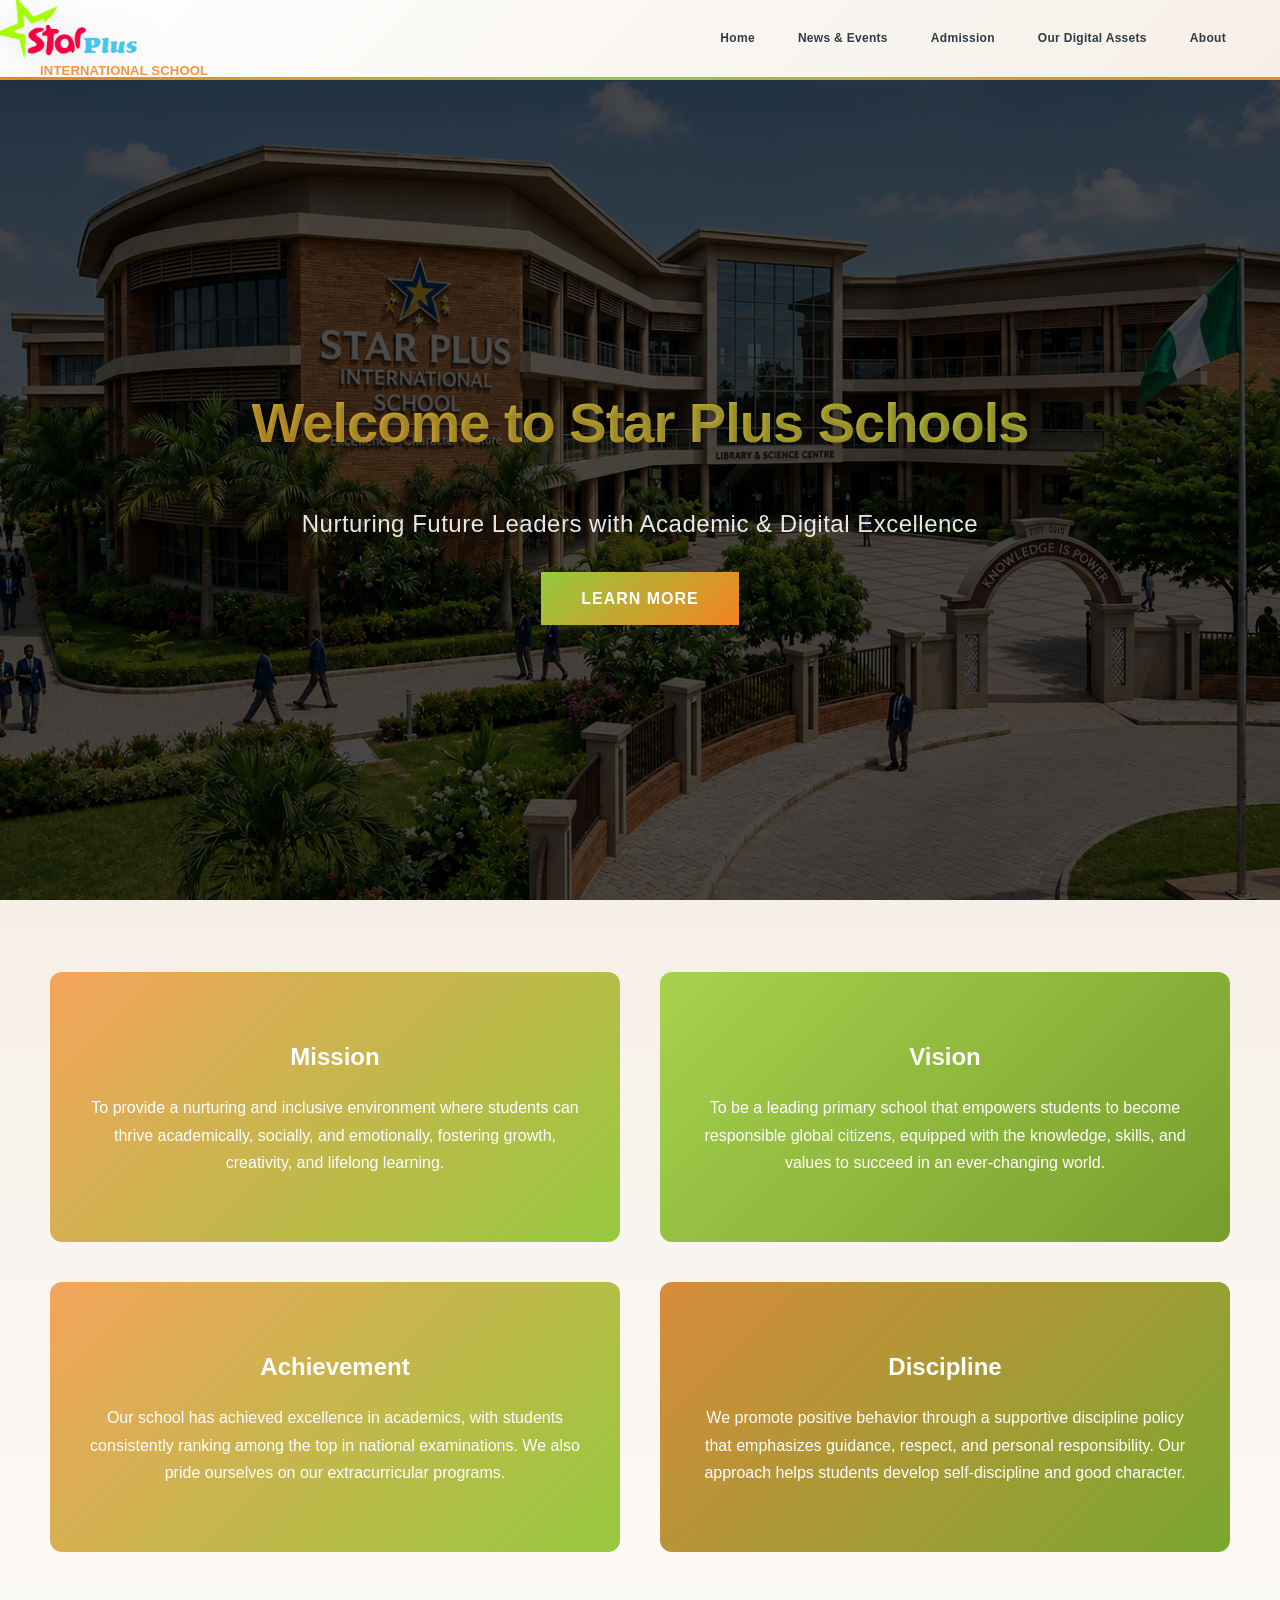
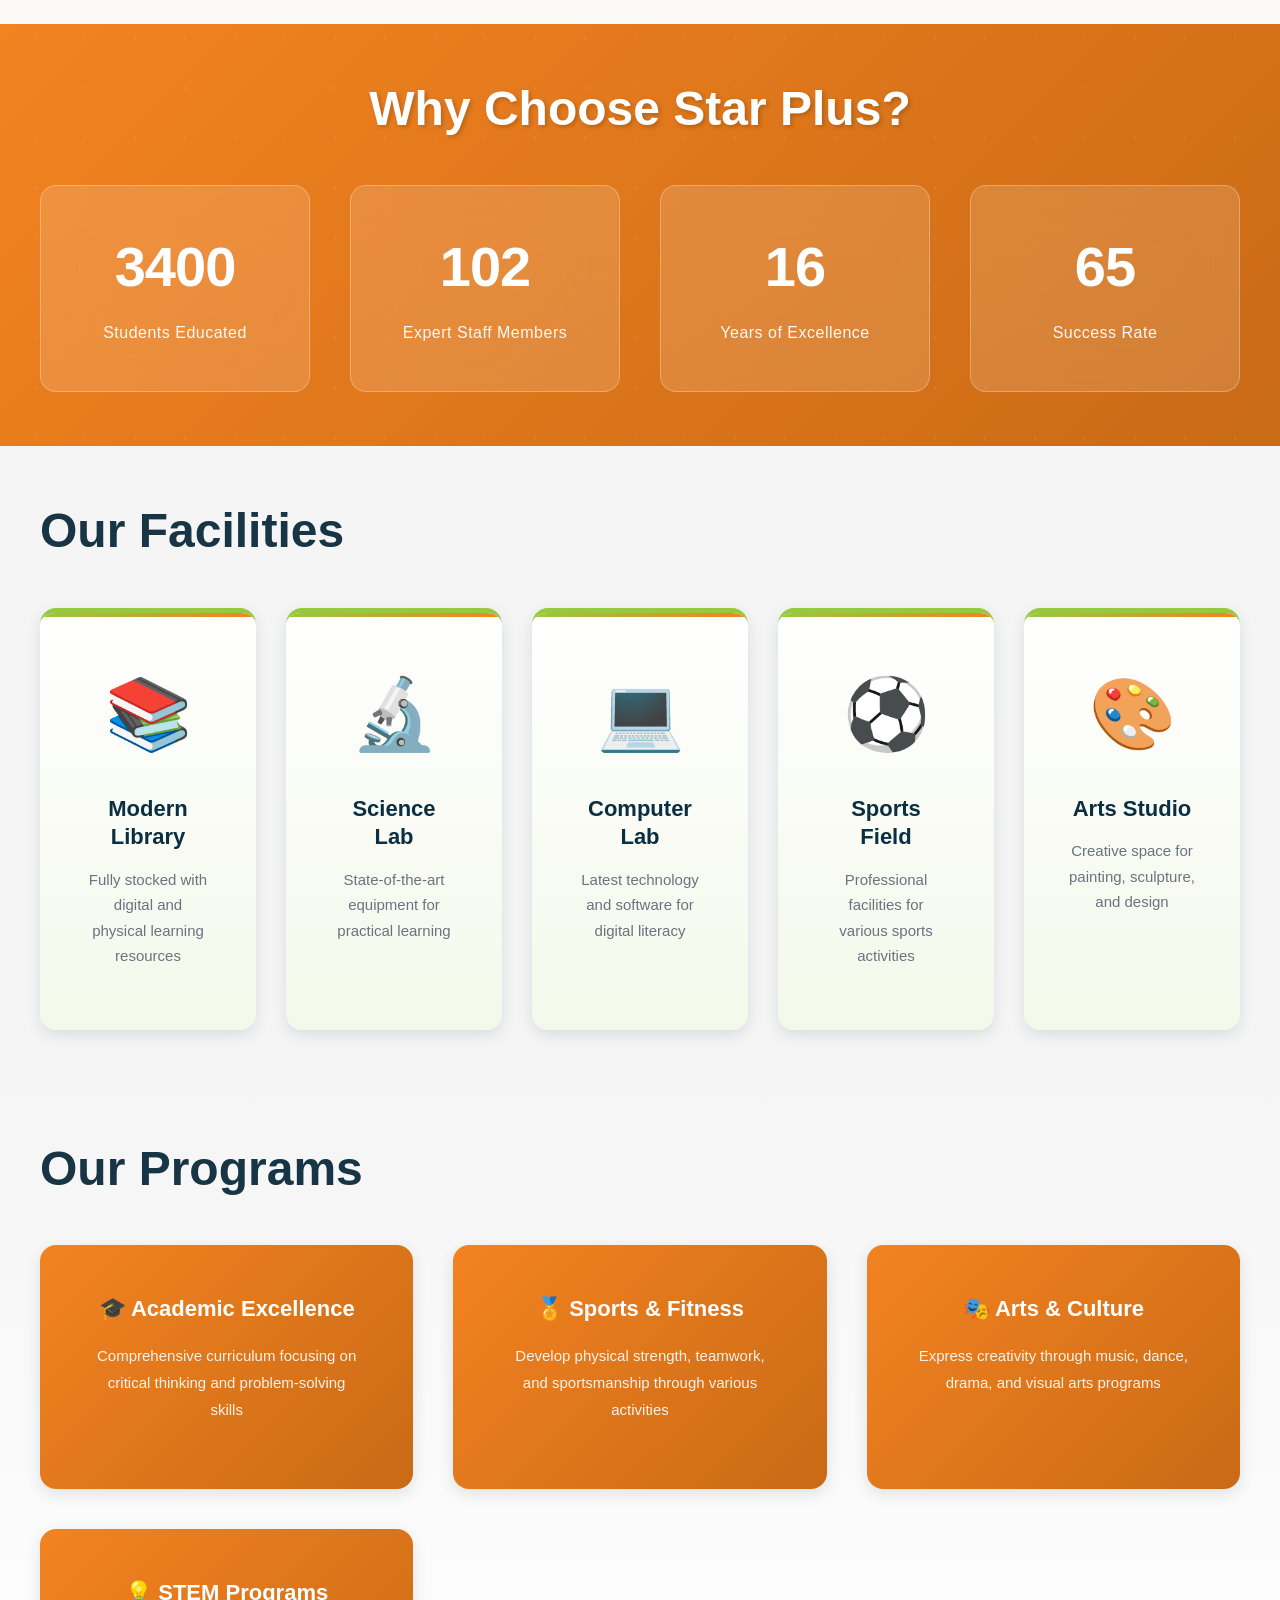
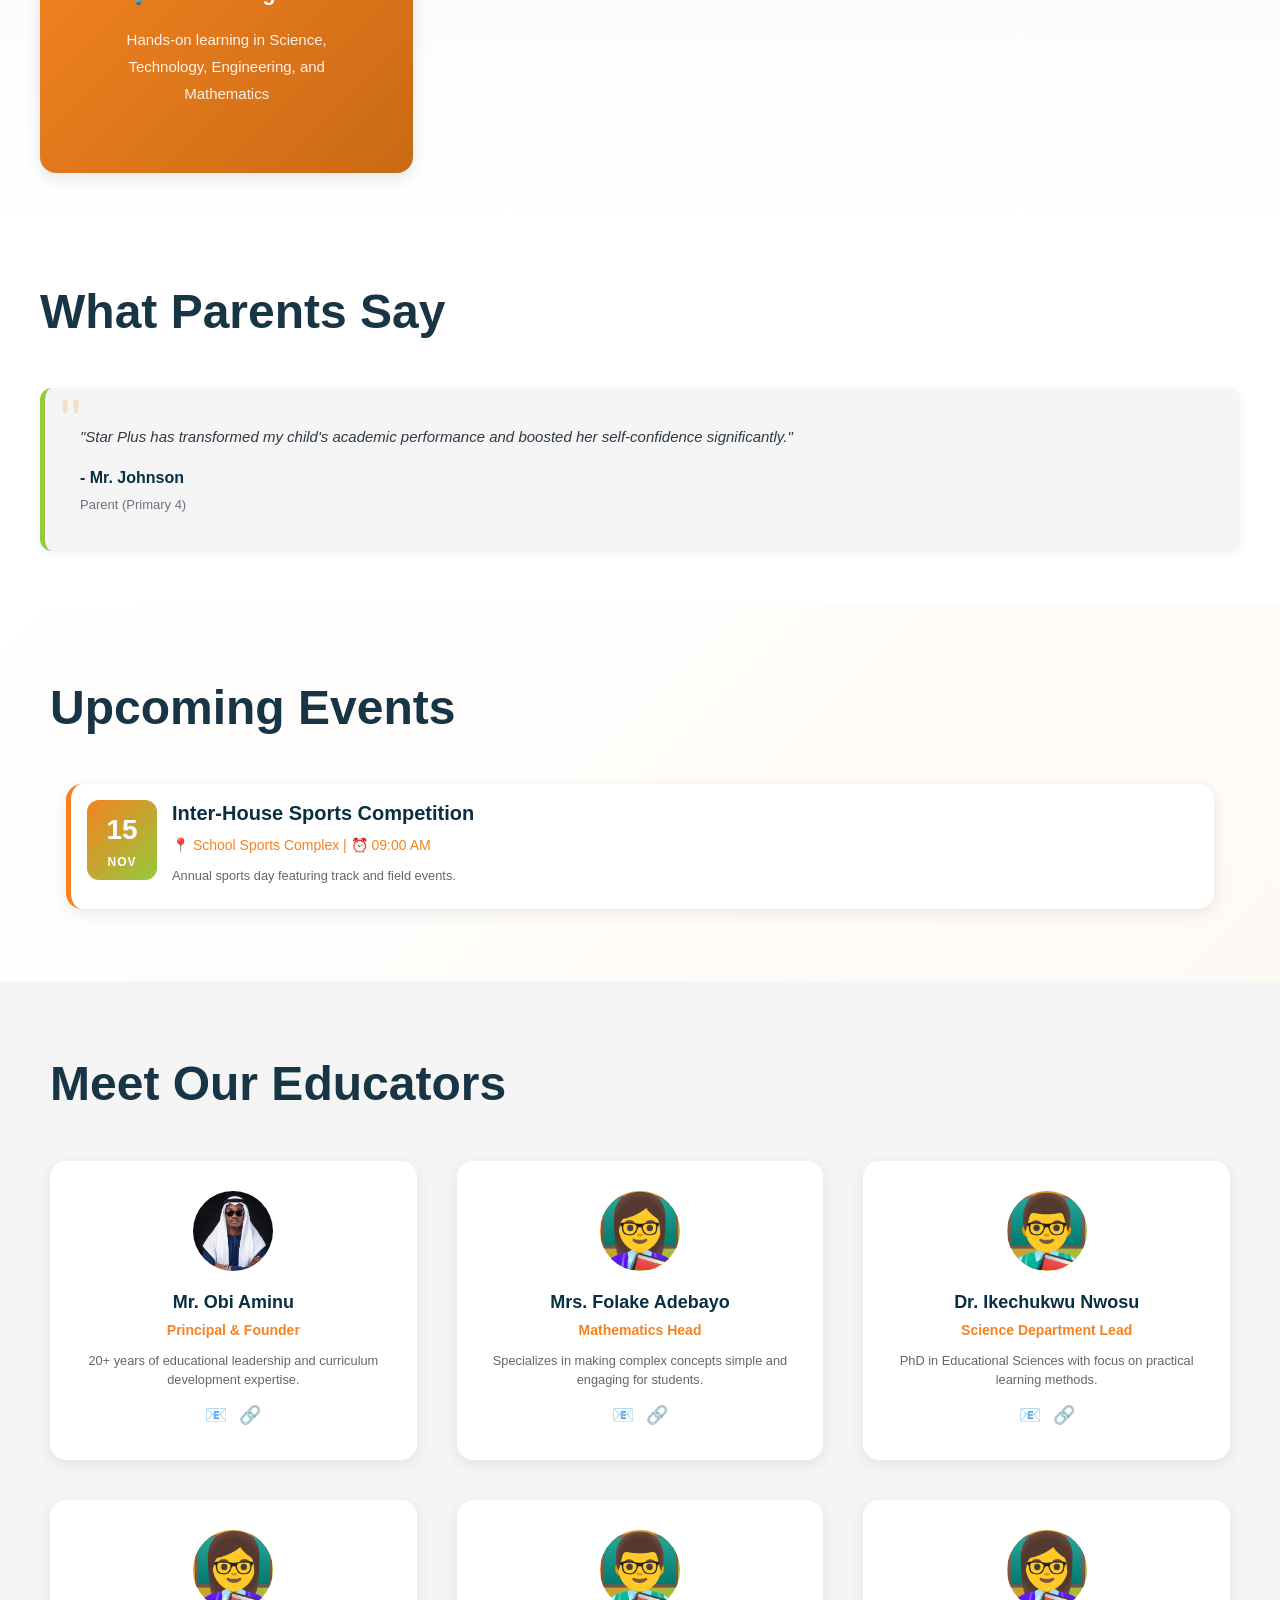
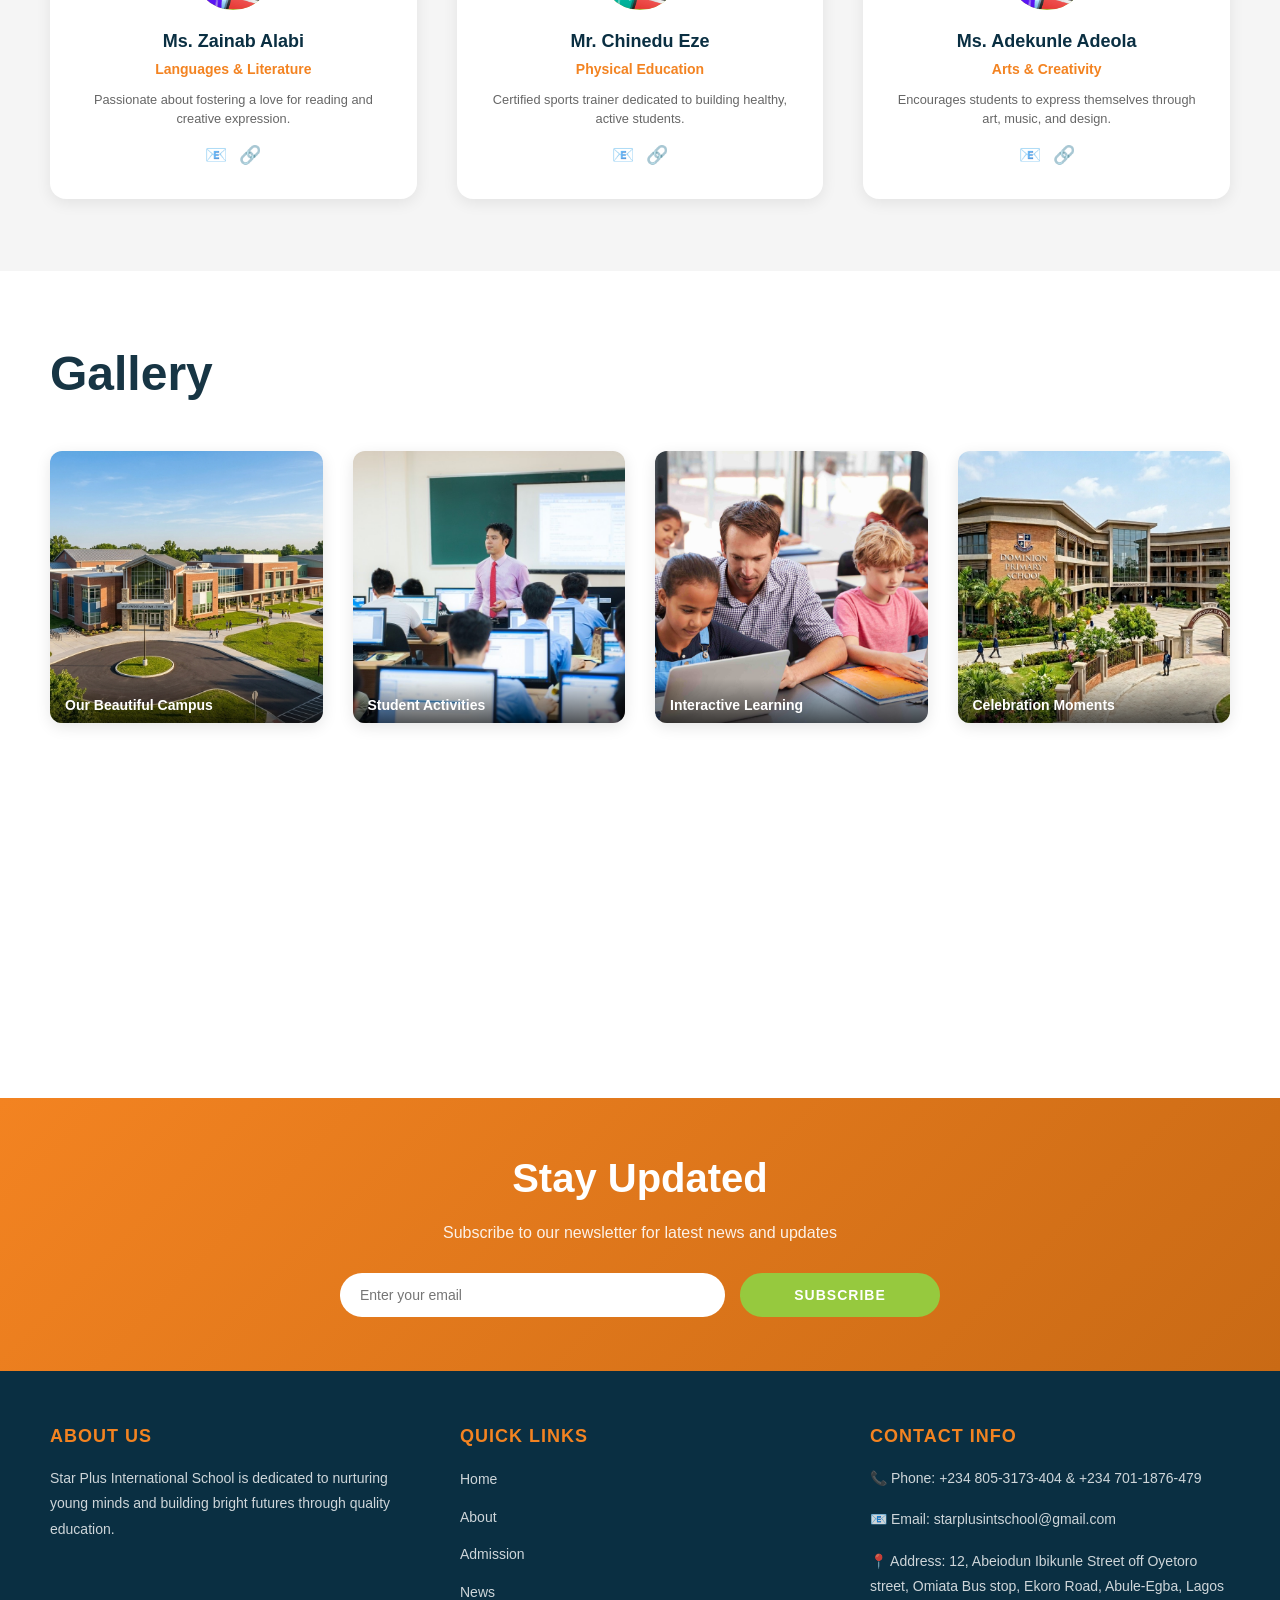
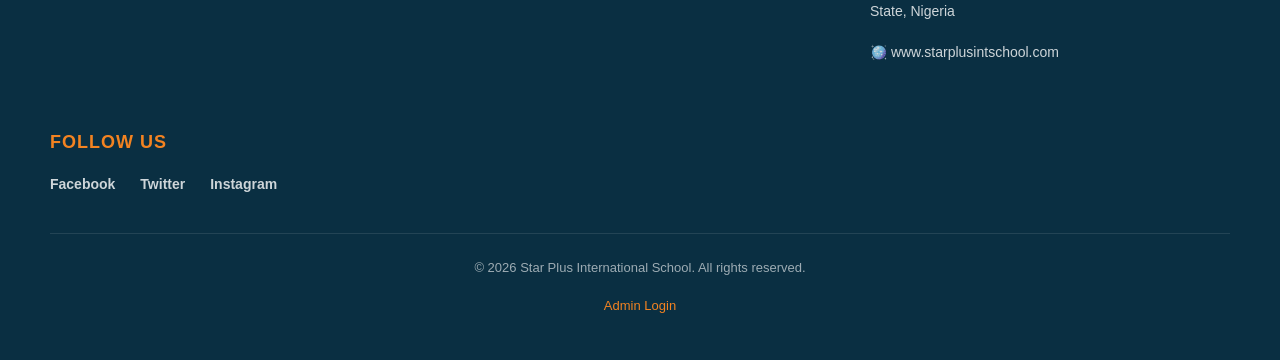
==== commit 541a7e7e: "Add files via upload a slight change" ====
--- a/index.html
+++ b/index.html
@@ -29,7 +29,7 @@
         </div>
         <div class="Tabs" id="navTabs">
           <a href="index.html" class="active">Home</a>
-          <a href="News.html">News & Events</a>
+          <a href="news.html">News & Events</a>
           <a href="Admission.html">Admission</a>
           <a href="Digital Assets.html">Our Digital Assets</a>
           <a href="About.html">About</a>
@@ -505,7 +505,7 @@
               <li><a href="index.html">Home</a></li>
               <li><a href="About.html">About</a></li>
               <li><a href="Admission.html">Admission</a></li>
-              <li><a href="Digital Assets.html">Digital Assets</a></li>
+              <li><a href="news.html">News</a></li>
             </ul>
           </div>
           <div class="footer-section">
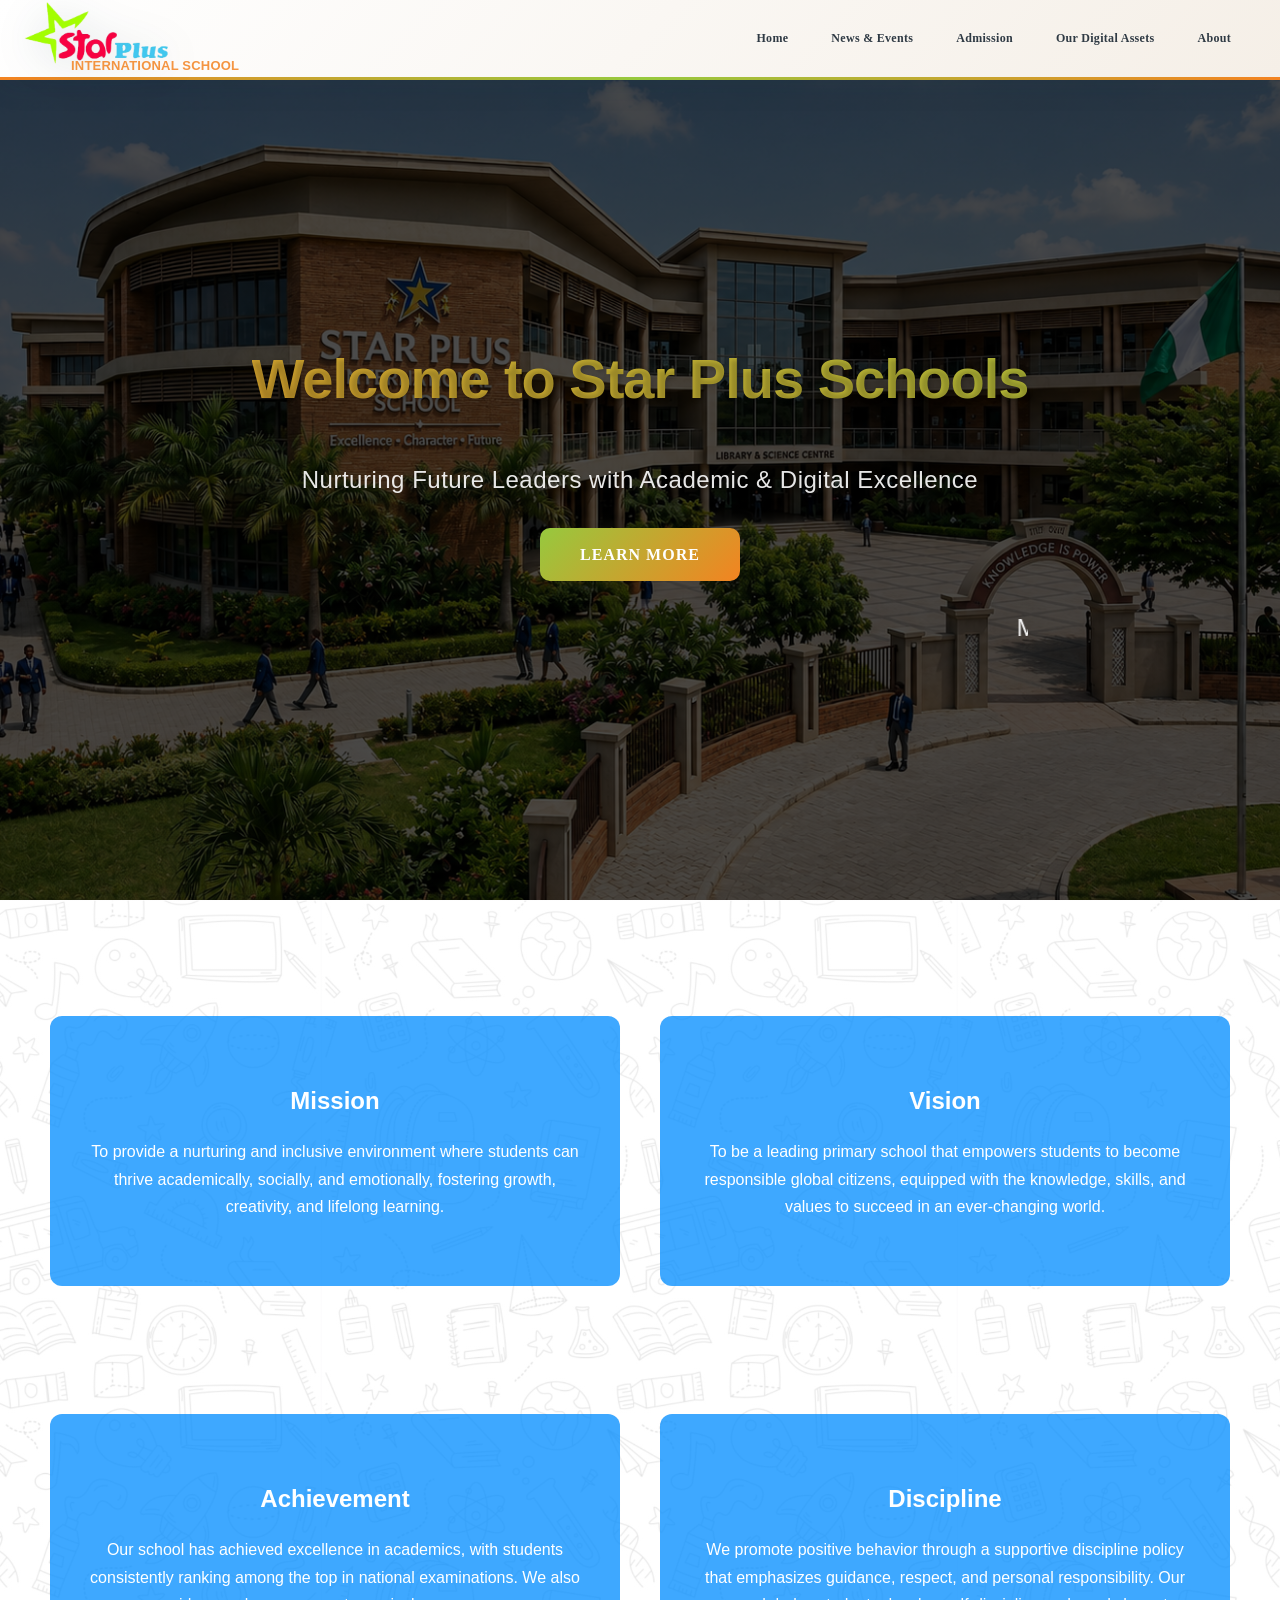
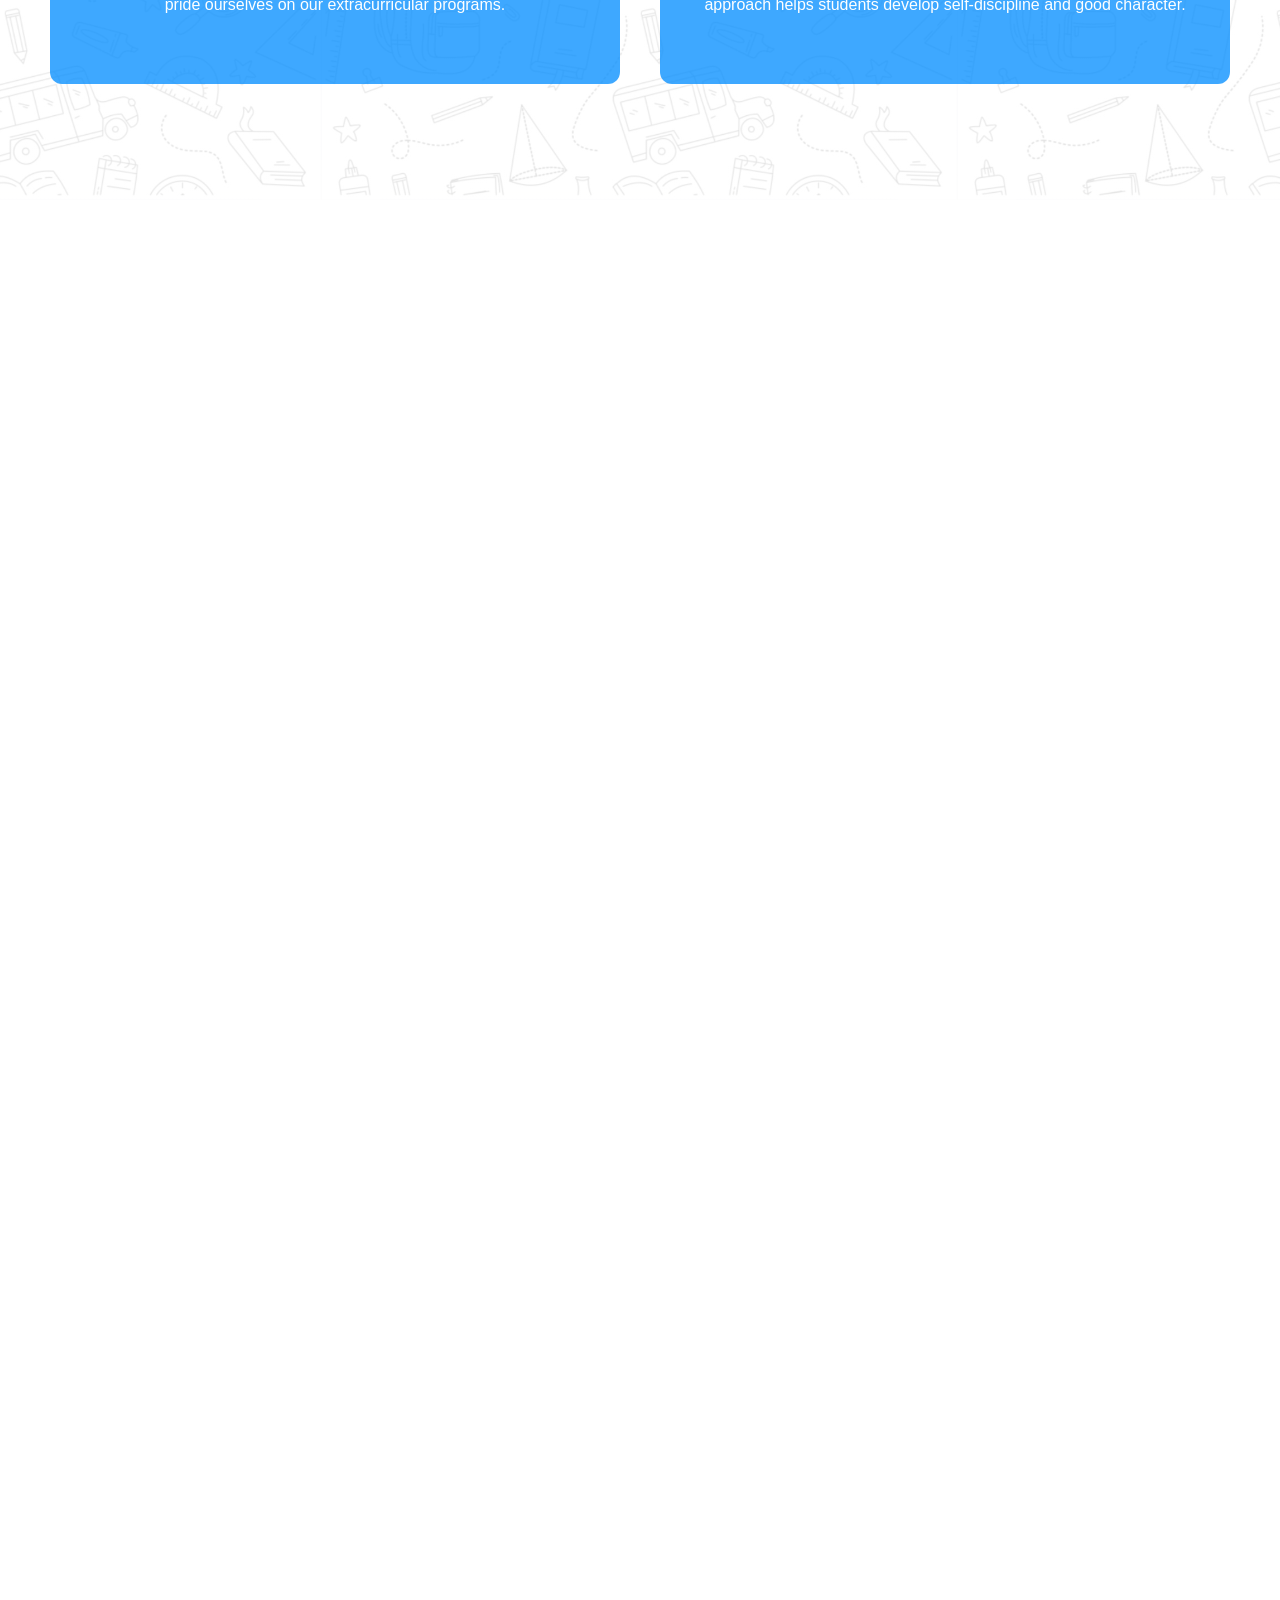
==== commit 294c6f46: "Add files via upload" ====
--- a/index.html
+++ b/index.html
@@ -3,9 +3,9 @@
   <head>
     <meta charset="UTF-8" />
     <meta name="viewport" content="width=device-width, initial-scale=1.0" />
-    <title>Star Plus International School</title>
+    <title>StarPlus International School</title>
     <link rel="icon" class="logo1" href="Star Plus Logo2 modified.png" />
-    <link rel="stylesheet" href="Welcom Page.css" />
+    <link rel="stylesheet" href="welcome.css" />
     <link rel="stylesheet" href="Home.css" />
   </head>
   <body>
@@ -19,7 +19,8 @@
               class="Stp"
               data-image-key="images.logo"
             />
-            <b class="Scho int">INTERNATIONAL SCHOOL</b>
+            <b class="Scho int">INTERNATIONAL SCHOOL</b>\
+            <!-- <p class="motto">Motto: Learning Through Fun to Achieve Success</p> -->
           </div>
         </div>
         <div class="hamburger" id="hamburger">
@@ -40,10 +41,10 @@
       <div id="hero" class="bodypage">
         <div class="welcome hero-content">
           <h1 class="Weld" data-content-key="home.heroTitle">
-            Welcome to Star Plus International School
+            Welcome to StarPlus International School
           </h1>
           <p class="description" data-content-key="home.heroText">
-            At Star Plus International School, we are committed to providing a
+            At StarPlus International School, we are committed to providing a
             nurturing and inclusive environment where students can thrive
             academically, socially, and emotionally. Our dedicated faculty and
             staff work tirelessly to create a supportive community that fosters
@@ -55,6 +56,7 @@
             data-content-key="home.heroButton"
             >Learn More</a
           >
+         <marquee behavior="" direction=""> <p class="motto">Motto: Learning Through Fun to Achieve Success</p> </marquee>
         </div>
       </div>
 
@@ -99,7 +101,7 @@
       <!-- Statistics Section -->
       <div class="statistics-section">
         <h2 class="section-title why1" data-content-key="home.sectionTitle">
-          Why Choose Star Plus?
+          Why Choose StarPlus?
         </h2>
         <div class="stats-container">
           <div class="stat-card">
@@ -228,7 +230,7 @@
         <div class="testimonials-container">
           <div class="testimonial-card">
             <p class="testimonial-text">
-              "Star Plus International School has transformed my child's
+              "StarPlus International School has transformed my child's
               academic journey. The dedication of the teachers is exceptional!"
             </p>
             <h4 class="testimonial-author">- Mrs. Adeyemi</h4>
@@ -338,12 +340,7 @@
         <div class="teachers-container" id="educators-container">
           <div class="teacher-card">
             <div class="teacher-image">
-              <img
-                src="Italian.jpg"
-                alt=""
-                class="Ita"
-                data-image-key="images.principal"
-              />
+              <div class="teacher-image">👩‍🏫</div>
             </div>
             <h3 class="teacher-name">Mr. Obi Aminu</h3>
             <p class="teacher-subject">Principal & Founder</p>
@@ -495,7 +492,7 @@
           <div class="footer-section">
             <h4>About Us</h4>
             <p>
-              Star Plus International School is dedicated to nurturing young
+              StarPlus International School is dedicated to nurturing young
               minds and building bright futures through quality education.
             </p>
           </div>
@@ -513,8 +510,7 @@
             <p>📞 Phone: +234 805-3173-404 & +234 701-1876-479</p>
             <p>📧 Email: starplusintschool@gmail.com</p>
             <p>
-              📍 Address: 12, Abeiodun Ibikunle Street off Oyetoro street,
-              Omiata Bus stop, Ekoro Road, Abule-Egba, Lagos State, Nigeria
+              📍 Address: 12, Abiodun Ibikunle Street, Off Oyetoro, Omiata Bus Stop, Ekoro Road, Abule Egba, Lagos.
             </p>
             <p>🪩 www.starplusintschool.com</p>
           </div>
@@ -529,7 +525,7 @@
         </div>
         <div class="footer-bottom">
           <p>
-            &copy; 2026 Star Plus International School. All rights reserved.
+            &copy; 2026 StarPlus International School. All rights reserved.
           </p>
           <p style="margin-top: 6px">
             <a href="login.html" id="adminLoginTrigger" class="admin-login-link"
@@ -558,4 +554,4 @@
     <script src="content-manager.js"></script>
     <script src="Home.js"></script>
   </body>
-</html>
+ </html>
--- a/welcome.css
+++ b/welcome.css
@@ -0,0 +1,874 @@
+/* ============================================
+   GLOBAL STYLES
+   ============================================ */
+:root {
+  --primary: #f38321;
+  --secondary: #96c93e;
+  --accent: #f38321;
+  --dark-blue: #0a2f42;
+  --light-gray: #f5f7fa;
+  --white: #ffffff;
+  --transition: all 0.3s cubic-bezier(0.4, 0, 0.2, 1);
+}
+
+* {
+  margin: 0;
+  padding: 0;
+  box-sizing: border-box;
+}
+
+html {
+  scrollbar-width: none; /* Firefox */
+  -ms-overflow-style: none; /* IE and Edge */
+}
+
+html::-webkit-scrollbar {
+  display: none; /* Chrome, Safari and Opera */
+}
+
+html,
+body {
+  font-family:
+    -apple-system, BlinkMacSystemFont, "Segoe UI", Roboto, Oxygen, Ubuntu,
+    sans-serif;
+  color: #333;
+  line-height: 1.6;
+  overflow-x: hidden;
+}
+
+body {
+  background: var(--white);
+}
+
+/* ============================================
+   NAVIGATION
+   ============================================ */
+.welcome-nav {
+  background: var(--white);
+  padding: clamp(12px, 2vh, 20px) clamp(15px, 3vw, 40px);
+  box-shadow: 0 2px 10px rgba(0, 0, 0, 0.08);
+  position: sticky;
+  top: 0;
+  z-index: 1000;
+}
+
+.nav-container {
+  max-width: 1400px;
+  margin: 0 auto;
+  display: flex;
+  justify-content: space-between;
+  align-items: center;
+  gap: clamp(20px, 5vw, 50px);
+}
+
+.nav-logo {
+  display: flex;
+  align-items: center;
+  gap: clamp(8px, 2vw, 15px);
+  text-decoration: none;
+  color: var(--dark-blue);
+  font-weight: 700;
+}
+
+.nav-logo img {
+  height: clamp(35px, 6vh, 50px);
+  width: auto;
+}
+
+.nav-logo h3 {
+  font-size: clamp(14px, 2vw, 18px);
+  margin: 0;
+}
+
+.nav-logo p {
+  font-size: clamp(10px, 1.2vw, 12px);
+  color: var(--primary);
+  margin: 0;
+}
+
+.nav-links {
+  display: flex;
+  gap: clamp(12px, 3vw, 30px);
+  align-items: center;
+}
+
+.nav-links a {
+  text-decoration: none;
+  color: var(--dark-blue);
+  font-size: clamp(12px, 1.5vw, 14px);
+  font-weight: 600;
+  transition: var(--transition);
+  padding: 8px 12px;
+  border-radius: 6px;
+}
+
+.nav-links a:hover {
+  color: var(--primary);
+  background: rgba(243, 131, 33, 0.1);
+}
+
+.nav-cta {
+  background: linear-gradient(
+    135deg,
+    var(--primary),
+    var(--secondary)
+  ) !important;
+  color: var(--white) !important;
+}
+
+.nav-cta:hover {
+  transform: translateY(-2px);
+  box-shadow: 0 4px 12px rgba(243, 131, 33, 0.3);
+}
+
+/* ============================================
+   HERO SECTION
+   ============================================ */
+.welcome-hero {
+  min-height: 90vh;
+  background: linear-gradient(135deg, var(--primary) 0%, var(--secondary) 100%);
+  color: var(--white);
+  display: flex;
+  align-items: center;
+  justify-content: center;
+  padding: clamp(40px, 8vh, 80px) clamp(20px, 5vw, 50px);
+  position: relative;
+  overflow: hidden;
+}
+
+.welcome-hero::before {
+  content: "";
+  position: absolute;
+  top: 0;
+  left: 0;
+  right: 0;
+  bottom: 0;
+  background: radial-gradient(
+    circle at 20% 50%,
+    rgba(255, 255, 255, 0.1) 0%,
+    transparent 50%
+  );
+  pointer-events: none;
+}
+
+.hero-content {
+  max-width: 650px;
+  position: relative;
+  z-index: 2;
+  text-align: center;
+  margin-top: 50px;
+}
+
+.welcome-title {
+  font-size: clamp(36px, 7vw, 72px);
+  font-weight: 900;
+  margin-bottom: 16px;
+  text-shadow: 2px 2px 8px rgba(0, 0, 0, 0.2);
+  animation: slideInDown 0.8s ease;
+}
+
+.welcome-subtitle {
+  font-size: clamp(18px, 3vw, 32px);
+  font-weight: 300;
+  margin-bottom: 20px;
+  opacity: 0.95;
+  animation: slideInUp 0.8s ease 0.2s both;
+}
+
+.welcome-description {
+  font-size: clamp(14px, 2vw, 18px);
+  margin-bottom: 32px;
+  opacity: 0.9;
+  line-height: 1.8;
+  animation: slideInUp 0.8s ease 0.4s both;
+}
+
+@keyframes slideInDown {
+  from {
+    opacity: 0;
+    transform: translateY(-30px);
+  }
+  to {
+    opacity: 1;
+    transform: translateY(0);
+  }
+}
+
+@keyframes slideInUp {
+  from {
+    opacity: 0;
+    transform: translateY(30px);
+  }
+  to {
+    opacity: 1;
+    transform: translateY(0);
+  }
+}
+
+.hero-buttons {
+  display: flex;
+  gap: clamp(12px, 3vw, 20px);
+  justify-content: center;
+  flex-wrap: wrap;
+  animation: slideInUp 0.8s ease 0.6s both;
+  margin-top: 30px;
+}
+
+.btn-primary,
+.btn-secondary {
+  padding: clamp(12px, 2.5vh, 16px) clamp(20px, 4vw, 40px);
+  border-radius: 8px;
+  text-decoration: none;
+  font-weight: 700;
+  font-size: clamp(13px, 1.8vw, 16px);
+  transition: var(--transition);
+  display: inline-block;
+  text-transform: uppercase;
+  letter-spacing: 0.5px;
+  border: 2px solid transparent;
+}
+
+.btn-primary {
+  background: var(--accent);
+  color: var(--dark-blue);
+  box-shadow: 0 6px 20px rgba(243, 131, 33, 0.25);
+}
+
+.btn-primary:hover {
+  transform: translateY(-3px);
+  box-shadow: 0 10px 30px rgba(243, 131, 33, 0.35);
+}
+
+.btn-secondary {
+  background: transparent;
+  color: var(--white);
+  border-color: var(--white);
+}
+
+.btn-secondary:hover {
+  background: var(--white);
+  color: var(--primary);
+}
+
+.btn-large {
+  padding: clamp(14px, 3vh, 18px) clamp(28px, 5vw, 48px);
+  font-size: clamp(14px, 1.8vw, 16px);
+}
+
+/* Floating Graphics */
+.hero-graphics {
+  position: absolute;
+  width: 100%;
+  height: 100%;
+  top: 0;
+  left: 0;
+  pointer-events: none;
+}
+
+.floating-shape {
+  position: absolute;
+  opacity: 0.1;
+  animation: float 6s ease-in-out infinite;
+}
+
+.shape-1 {
+  width: 300px;
+  height: 300px;
+  background: var(--white);
+  border-radius: 50%;
+  top: 10%;
+  right: 10%;
+  animation-delay: 0s;
+}
+
+.shape-2 {
+  width: 200px;
+  height: 200px;
+  background: var(--white);
+  border-radius: 30%;
+  bottom: 20%;
+  left: 5%;
+  animation-delay: 2s;
+}
+
+.shape-3 {
+  width: 150px;
+  height: 150px;
+  background: var(--accent);
+  border-radius: 50%;
+  top: 50%;
+  left: 10%;
+  animation-delay: 4s;
+}
+
+@keyframes float {
+  0%,
+  100% {
+    transform: translateY(0px);
+  }
+  50% {
+    transform: translateY(-30px);
+  }
+}
+
+/* ============================================
+   STATS SECTION
+   ============================================ */
+.welcome-stats {
+  background: linear-gradient(135deg, var(--light-gray) 0%, var(--white) 100%);
+  padding: clamp(40px, 8vh, 80px) clamp(20px, 5vw, 50px);
+  color: black;
+}
+
+.stats-content {
+  max-width: 1400px;
+  margin: 0 auto;
+  display: grid;
+  grid-template-columns: repeat(
+    auto-fit,
+    minmax(clamp(120px, 20vw, 200px), 1fr)
+  );
+  gap: clamp(20px, 4vw, 40px);
+  color: black;
+}
+
+.stat-item {
+  text-align: center;
+  padding: clamp(16px, 3vw, 24px);
+}
+
+.stat-number {
+  font-size: clamp(28px, 5vw, 48px);
+  font-weight: 900;
+
+  color: black;
+  margin-bottom: 8px;
+  /* color: black !important; */
+}
+
+.stat-item p {
+  font-size: clamp(12px, 1.8vw, 15px);
+  color: #666;
+  font-weight: 600;
+}
+
+#number {
+  color: #0e0e0e;
+}
+
+/* ============================================
+   FEATURES SECTION
+   ============================================ */
+.welcome-features {
+  padding: clamp(40px, 8vh, 80px) clamp(20px, 5vw, 50px);
+  background: var(--white);
+}
+
+.features-container {
+  max-width: 1400px;
+  margin: 0 auto;
+}
+
+.features-container h2 {
+  text-align: center;
+  font-size: clamp(28px, 5vw, 42px);
+  color: var(--dark-blue);
+  margin-bottom: 50px;
+  font-weight: 800;
+}
+
+.features-grid {
+  display: grid;
+  grid-template-columns: repeat(
+    auto-fit,
+    minmax(clamp(150px, 25vw, 300px), 1fr)
+  );
+  gap: clamp(20px, 4vw, 40px);
+}
+
+.feature-box {
+  background: linear-gradient(135deg, var(--light-gray) 0%, var(--white) 100%);
+  padding: clamp(24px, 4vw, 32px);
+  border-radius: 12px;
+  text-align: center;
+  transition: var(--transition);
+  box-shadow: 0 4px 15px rgba(0, 0, 0, 0.08);
+  border-top: 4px solid var(--primary);
+  min-width: 40px;
+}
+
+.feature-box:hover {
+  transform: translateY(-8px);
+  box-shadow: 0 12px 35px rgba(243, 131, 33, 0.16);
+  border-top-color: var(--secondary);
+}
+
+.feature-icon {
+  font-size: clamp(36px, 6vw, 56px);
+  display: block;
+  margin-bottom: 16px;
+}
+
+.feature-box h3 {
+  font-size: clamp(16px, 2vw, 20px);
+  color: var(--dark-blue);
+  margin-bottom: 12px;
+}
+
+.feature-box p {
+  font-size: clamp(12px, 1.5vw, 14px);
+  color: #666;
+  line-height: 1.6;
+}
+
+/* ============================================
+   CTA SECTION
+   ============================================ */
+.welcome-cta {
+  background: linear-gradient(135deg, var(--primary) 0%, var(--secondary) 100%);
+  color: var(--white);
+  padding: clamp(50px, 10vh, 90px) clamp(20px, 5vw, 50px);
+  text-align: center;
+}
+
+.cta-content h2 {
+  font-size: clamp(28px, 5vw, 42px);
+  margin-bottom: 16px;
+  font-weight: 800;
+}
+
+.cta-content p {
+  font-size: clamp(14px, 2vw, 18px);
+  margin-bottom: 32px;
+  opacity: 0.95;
+  max-width: 600px;
+  margin-left: auto;
+  margin-right: auto;
+}
+
+.cta-buttons {
+  display: flex;
+  gap: clamp(12px, 3vw, 20px);
+  justify-content: center;
+  flex-wrap: wrap;
+}
+
+/* ============================================
+   TESTIMONIALS SECTION
+   ============================================ */
+.welcome-testimonials {
+  padding: clamp(40px, 8vh, 80px) clamp(20px, 5vw, 50px);
+  background: var(--light-gray);
+}
+
+.welcome-testimonials h2 {
+  text-align: center;
+  font-size: clamp(28px, 5vw, 42px);
+  color: var(--dark-blue);
+  margin-bottom: 50px;
+  font-weight: 800;
+}
+
+.testimonials-grid {
+  max-width: 1200px;
+  margin: 0 auto;
+  display: grid;
+  grid-template-columns: repeat(
+    auto-fit,
+    minmax(clamp(200px, 30vw, 350px), 1fr)
+  );
+  gap: clamp(20px, 4vw, 40px);
+}
+
+.testimonial {
+  background: var(--white);
+  padding: clamp(20px, 3vw, 30px);
+  border-radius: 12px;
+  box-shadow: 0 4px 15px rgba(0, 0, 0, 0.08);
+  transition: var(--transition);
+}
+
+.testimonial:hover {
+  transform: translateY(-8px);
+  box-shadow: 0 12px 30px rgba(243, 131, 33, 0.16);
+}
+
+.stars {
+  font-size: 16px;
+  margin-bottom: 12px;
+}
+
+.testimonial p {
+  font-size: clamp(13px, 1.6vw, 15px);
+  color: #666;
+  margin-bottom: 16px;
+  line-height: 1.6;
+  font-style: italic;
+}
+
+.testimonial h4 {
+  font-size: clamp(12px, 1.4vw, 14px);
+  color: var(--primary);
+  margin: 0;
+}
+
+/* ============================================
+   CONTACT SECTION
+   ============================================ */
+.welcome-contact {
+  padding: clamp(40px, 8vh, 80px) clamp(20px, 5vw, 50px);
+  background: var(--white);
+}
+
+.contact-container {
+  max-width: 1200px;
+  margin: 0 auto;
+}
+
+.contact-container h2 {
+  text-align: center;
+  font-size: clamp(28px, 5vw, 42px);
+  color: var(--dark-blue);
+  margin-bottom: 50px;
+  font-weight: 800;
+}
+
+.contact-grid {
+  display: grid;
+  grid-template-columns: repeat(
+    auto-fit,
+    minmax(clamp(150px, 22vw, 250px), 1fr)
+  );
+  gap: clamp(20px, 4vw, 40px);
+}
+
+.contact-info {
+  text-align: center;
+  padding: clamp(16px, 3vw, 24px);
+}
+
+.contact-icon {
+  font-size: clamp(32px, 5vw, 48px);
+  display: block;
+  margin-bottom: 12px;
+}
+
+.contact-info h4 {
+  font-size: clamp(14px, 1.8vw, 16px);
+  color: var(--dark-blue);
+  margin-bottom: 8px;
+}
+
+.contact-info p {
+  font-size: clamp(12px, 1.5vw, 14px);
+  color: #666;
+}
+
+/* ============================================
+   FOOTER
+   ============================================ */
+.welcome-footer {
+  background: var(--dark-blue);
+  color: var(--white);
+  padding: clamp(40px, 8vh, 60px) clamp(20px, 5vw, 50px);
+}
+
+.footer-content {
+  max-width: 1400px;
+  margin: 0 auto;
+  display: grid;
+  grid-template-columns: repeat(
+    auto-fit,
+    minmax(clamp(200px, 25vw, 300px), 1fr)
+  );
+  gap: clamp(30px, 5vw, 50px);
+  margin-bottom: 30px;
+}
+
+.footer-column h4 {
+  font-size: clamp(14px, 1.8vw, 16px);
+  margin-bottom: 12px;
+  font-weight: 700;
+}
+
+.footer-column p {
+  font-size: clamp(12px, 1.5vw, 13px);
+  line-height: 1.6;
+  opacity: 0.9;
+}
+
+.footer-column ul {
+  list-style: none;
+}
+
+.footer-column ul li {
+  margin-bottom: 8px;
+}
+
+.footer-column a {
+  color: var(--white);
+  text-decoration: none;
+  font-size: clamp(12px, 1.5vw, 13px);
+  transition: var(--transition);
+}
+
+.footer-column a:hover {
+  color: var(--accent);
+}
+
+.social-links {
+  display: flex;
+  gap: 12px;
+}
+
+.footer-bottom {
+  max-width: 1400px;
+  margin: 0 auto;
+  padding-top: 20px;
+  border-top: 1px solid rgba(255, 255, 255, 0.1);
+  text-align: center;
+  font-size: clamp(11px, 1.4vw, 12px);
+  opacity: 0.8;
+}
+
+/* ============================================
+   RESPONSIVE DESIGN
+   ============================================ */
+@media (max-width: 768px) {
+  .nav-container {
+    gap: 12px;
+  }
+
+  .nav-links {
+    gap: 8px;
+  }
+
+  .hero-buttons {
+    flex-direction: column;
+    align-items: stretch;
+  }
+
+  .btn-primary,
+  .btn-secondary {
+    width: 100%;
+    text-align: center;
+  }
+
+  .cta-buttons {
+    flex-direction: column;
+    align-items: center;
+  }
+
+  .footer-content {
+    grid-template-columns: 1fr;
+  }
+}
+
+@media (max-width: 480px) {
+  .welcome-hero {
+    min-height: 60vh;
+    padding: 30px 15px;
+  }
+
+  .welcome-title {
+    margin-bottom: 8px;
+  }
+
+  .welcome-stats {
+    padding: 30px 15px;
+  }
+
+  .stats-content {
+    grid-template-columns: repeat(2, 1fr);
+    gap: 12px;
+  }
+
+  .stat-item {
+    padding: 12px;
+  }
+}
+*,
+*::before,
+*::after {
+  /* border: 0px;
+  margin: 0px; */
+  padding: 0px;
+}
+
+html,
+body {
+  margin: 0;
+  height: 100%;
+  font-family: "Segoe UI", Tahoma, Geneva, Verdana, sans-serif;
+  height: 200vh;
+  /* display: flex;
+  justify-content: center;
+  align-items: center; */
+}
+
+.all {
+  height: 100vh;
+  background:
+    linear-gradient(rgba(0, 0, 0, 0.5), rgba(0, 0, 0, 0.7)),
+    url("School Structure.png");
+  background-size: cover;
+}
+
+.headtab {
+  background-color: aliceblue;
+  height: clamp(40px, 10vh, 100px);
+  width: clamp(1%, 300vw + 1em, 100%);
+  display: flex;
+  justify-content: center;
+  align-items: center;
+  position: fixed;
+  z-index: 10;
+}
+
+.Tabs {
+  position: relative;
+  display: flex;
+  gap: 5px;
+  justify-content: space-evenly;
+  width: clamp(200px, 100%, 600px);
+  left: 60px;
+  font-size: 13px;
+}
+
+a {
+  text-decoration: underline;
+  color: black;
+  font-family: Cambria, Cochin, Georgia, Times, "Times New Roman", serif;
+}
+
+.Tabs a:hover {
+  color: rgb(255, 0, 0);
+  /* background-color: rgba(173, 216, 230, 0.35);
+  outline: 1px solid rgba(0, 0, 139, 0.8);
+  outline-offset: 1px; */
+  border-radius: 2px;
+  transform: scale(1.1);
+}
+
+.container {
+  position: absolute;
+  width: clamp(90px, 90vw, 450px);
+  height: clamp(300px, 100vh, 30px);
+  top: 50%;
+  left: 50%;
+  transform: translate(-50%, -50%);
+  justify-content: center;
+  align-items: center;
+  background-color: rgba(202, 200, 200, 0.4);
+  display: flex;
+  flex-direction: column;
+  border-radius: 10px;
+  box-shadow: 9px 8px 7px rgba(0, 0, 0, 0.3);
+  overflow: hidden;
+}
+.name {
+  display: flex;
+  position: relative;
+  left: -100px;
+  transform: scale(1.2);
+}
+
+img {
+  position: relative;
+  height: 30px;
+}
+
+.sch {
+  display: flex;
+  flex-direction: column;
+  color: rgb(14, 14, 79);
+  position: relative;
+  top: 2px;
+  left: 5px;
+}
+
+.Scho {
+  font-size: 8px;
+  color: #f38321 !important;
+  display: block;
+  position: relative;
+  top: -5px;
+  -webkit-text-fill-color: #f38321 !important;
+  background: none !important;
+  -webkit-background-clip: initial !important;
+  background-clip: initial !important;
+}
+
+span {
+  font-family: "Gill Sans", "Gill Sans MT", Calibri, "Trebuchet MS", sans-serif;
+  font-size: larger;
+  position: relative;
+  display: flex;
+  top: -10px;
+  display: block;
+  width: 400px;
+  text-align: center;
+  /* background-color: rgba(3, 111, 18, 0.233); */
+  justify-self: center;
+  border-radius: 5px;
+  color: white;
+}
+
+.welcome {
+  display: flex;
+  flex-direction: column;
+  align-items: center;
+  bottom: 10px;
+  position: relative;
+  justify-content: center;
+}
+
+.dominion {
+  font-family: "Gill Sans", "Gill Sans MT", Calibri, "Trebuchet MS", sans-serif;
+  color: rgb(6, 6, 69);
+  padding: 0px;
+  margin: 0px;
+  font-size: 50px;
+  display: flex;
+  bottom: -10px;
+  position: relative;
+  letter-spacing: -1px;
+  -webkit-text-stroke: 1px white;
+}
+
+.secondary {
+  font-size: 10px;
+  letter-spacing: 10px;
+  text-align: center;
+  color: white;
+  position: relative;
+  margin-top: 9px;
+  padding: 0;
+}
+
+.buttons {
+  display: flex;
+  gap: 30px;
+  justify-content: center;
+  margin-top: 20px;
+}
+
+button {
+  width: 100px;
+  background-color: antiquewhite;
+  border: 1px solid black;
+  padding: 5px;
+  border-radius: 5px;
+}
+
+button:hover {
+  cursor: pointer;
+  background-color: rgba(255, 145, 0, 0.58);
+  transition: 0.1s ease-in-out;
+  transform: scale(1.1);
+  box-shadow: 6px 6px 6px rgba(0, 0, 0, 0.1);
+}
+.welcome-description {
+  width: 100%;
+  /* display: none; */
+}
--- a/Home.css
+++ b/Home.css
@@ -133,7 +133,8 @@
 }
 
 .name {
-  left: 10px;
+  top: 15px;
+  left: -4px;
   display: flex;
   align-items: center;
   gap: clamp(10px, 2.2vw, 18px);
@@ -165,7 +166,7 @@
   flex-direction: column;
   gap: 2px;
   justify-content: center;
-  margin-left: -100px;
+  margin-left: -70px;
   margin-top: 10px;
 }
 
@@ -183,6 +184,7 @@
 }
 
 .Scho {
+  margin-top: -5px;
   font-size: clamp(8px, 1vw, 10px);
   color: #f38321 !important;
   font-weight: 700;
@@ -206,6 +208,7 @@
   color: #f38321 !important;
   -webkit-text-fill-color: #f38321 !important;
 }
+
 
 .Tabs {
   left: 5px;
@@ -380,7 +383,7 @@
   color: var(--white);
   background: linear-gradient(135deg, var(--secondary) 0%, var(--primary) 100%);
   border: none;
-  /* border-radius: 50px; */
+  border-radius: 10px;
   cursor: pointer;
   display: inline-flex;
   justify-content: center;
@@ -414,6 +417,16 @@
   }
 }
 
+.motto{
+  color: white;
+  /* margin-top: -10px; */
+  
+}
+
+.motto{
+  color: white;
+  font-weight: 700;
+}
 /* ============================================
    MISSION/VISION/ACHIEVEMENT/DISCIPLINE
    ============================================ */
@@ -422,11 +435,13 @@
   grid-template-columns: repeat(2, 1fr);
   gap: clamp(20px, 4vw, 40px);
   padding: clamp(40px, 8vh, 80px) clamp(20px, 5vw, 50px);
-  background: linear-gradient(
-    180deg,
-    var(--surface-alt) 0%,
-    var(--surface) 100%
-  );
+ background: 
+    linear-gradient(rgba(255, 255, 255, 0.895), rgba(255, 255, 255, 0.881)),
+    url(./School\ background1.jpg);
+    background-size: contain; 
+  background-repeat: repeat;
+  background-position: center;
+  min-height: 100vh; 
   max-width: 1400px;
   margin: 0 auto;
   justify-items: center;
@@ -480,7 +495,7 @@
 }
 
 .mission {
-  background: linear-gradient(135deg, #f4a45b 0%, #96c93e 100%);
+  background: rgba(0, 140, 255, 0.758);
 }
 
 .mission:hover {
@@ -489,7 +504,7 @@
 }
 
 .vision {
-  background: linear-gradient(135deg, #a7d24d 0%, #769d2d 100%);
+  background: rgba(0, 140, 255, 0.758);;
 }
 
 .vision:hover {
@@ -498,7 +513,7 @@
 }
 
 .achievement {
-  background: linear-gradient(135deg, #f4a45b 0%, #96c93e 100%);
+  background: rgba(0, 140, 255, 0.758);;
 }
 
 .achievement:hover {
@@ -507,7 +522,7 @@
 }
 
 .discipline {
-  background: linear-gradient(135deg, #d78b3a 0%, #7aa82f 100%);
+  background: rgba(0, 140, 255, 0.758);
 }
 
 .discipline:hover {
@@ -770,8 +785,18 @@
    PROGRAMS SECTION
    ============================================ */
 .programs-section {
-  padding: clamp(50px, 8vh, 100px) clamp(20px, 5vw, 50px);
-  background: linear-gradient(180deg, var(--light-gray) 0%, var(--white) 100%);
+  /* padding: clamp(50px, 8vh, 100px) clamp(20px, 5vw, 50px); */
+   background: 
+    linear-gradient(rgba(245, 243, 243, 0.895), rgba(249, 245, 245, 0.968)),
+    url(./School\ Background2.jpg);
+    background-size: contain; 
+  background-repeat: repeat;
+  background-position: center;
+  /* min-height: 100vh;  */
+  /* max-width: 1400px; */
+  /* margin: 0 auto; */
+  /* justify-items: center; */
+  /* align-items: center;; */
 }
 
 .programs-grid {
@@ -1700,8 +1725,14 @@
   overflow: hidden;
 }
 
+.teacher-image img{
+  width: 100%;
+  height: 100%;
+  object-fit: cover;
+}
+
 .Ita {
-  display: flex;
+ display: flex;
   width: 100px;
   margin-top: 20px;
 }
@@ -1752,8 +1783,24 @@
    ============================================ */
 .gallery-section {
   padding: clamp(40px, 8vh, 80px) clamp(20px, 5vw, 50px);
-  background: var(--white);
-}
+	/* background: linear-gradient(-45deg, #ff000080, #e77e3c, #23a6d5, #5df233dc); */
+	background-size: 400% 400%;
+	/* animation: gradient 15s ease infinite; */
+	/* height: 100vh; */
+}
+
+@keyframes gradient {
+	0% {
+		background-position: 0% 50%;
+	}
+	50% {
+		background-position: 100% 50%;
+	}
+	100% {
+		background-position: 0% 50%;
+	}
+}
+
 
 .gallery-container {
   display: grid;
